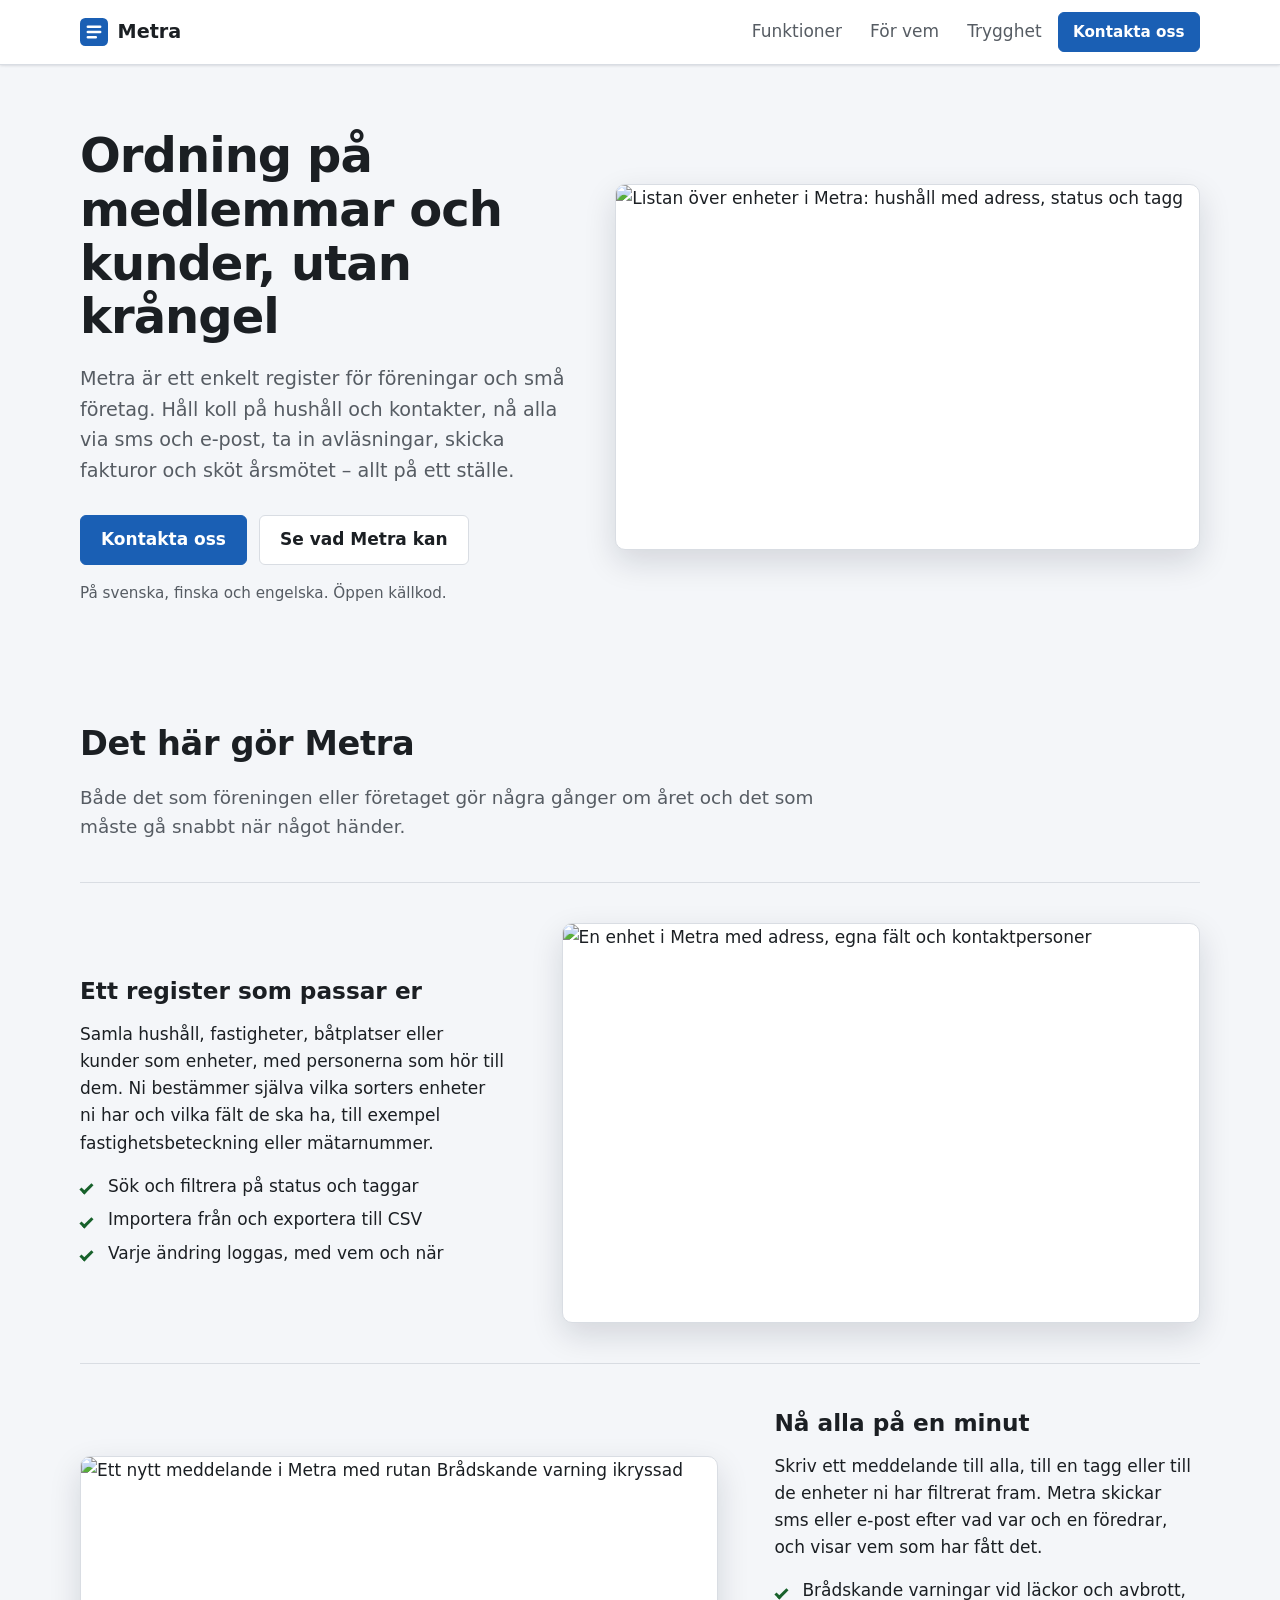
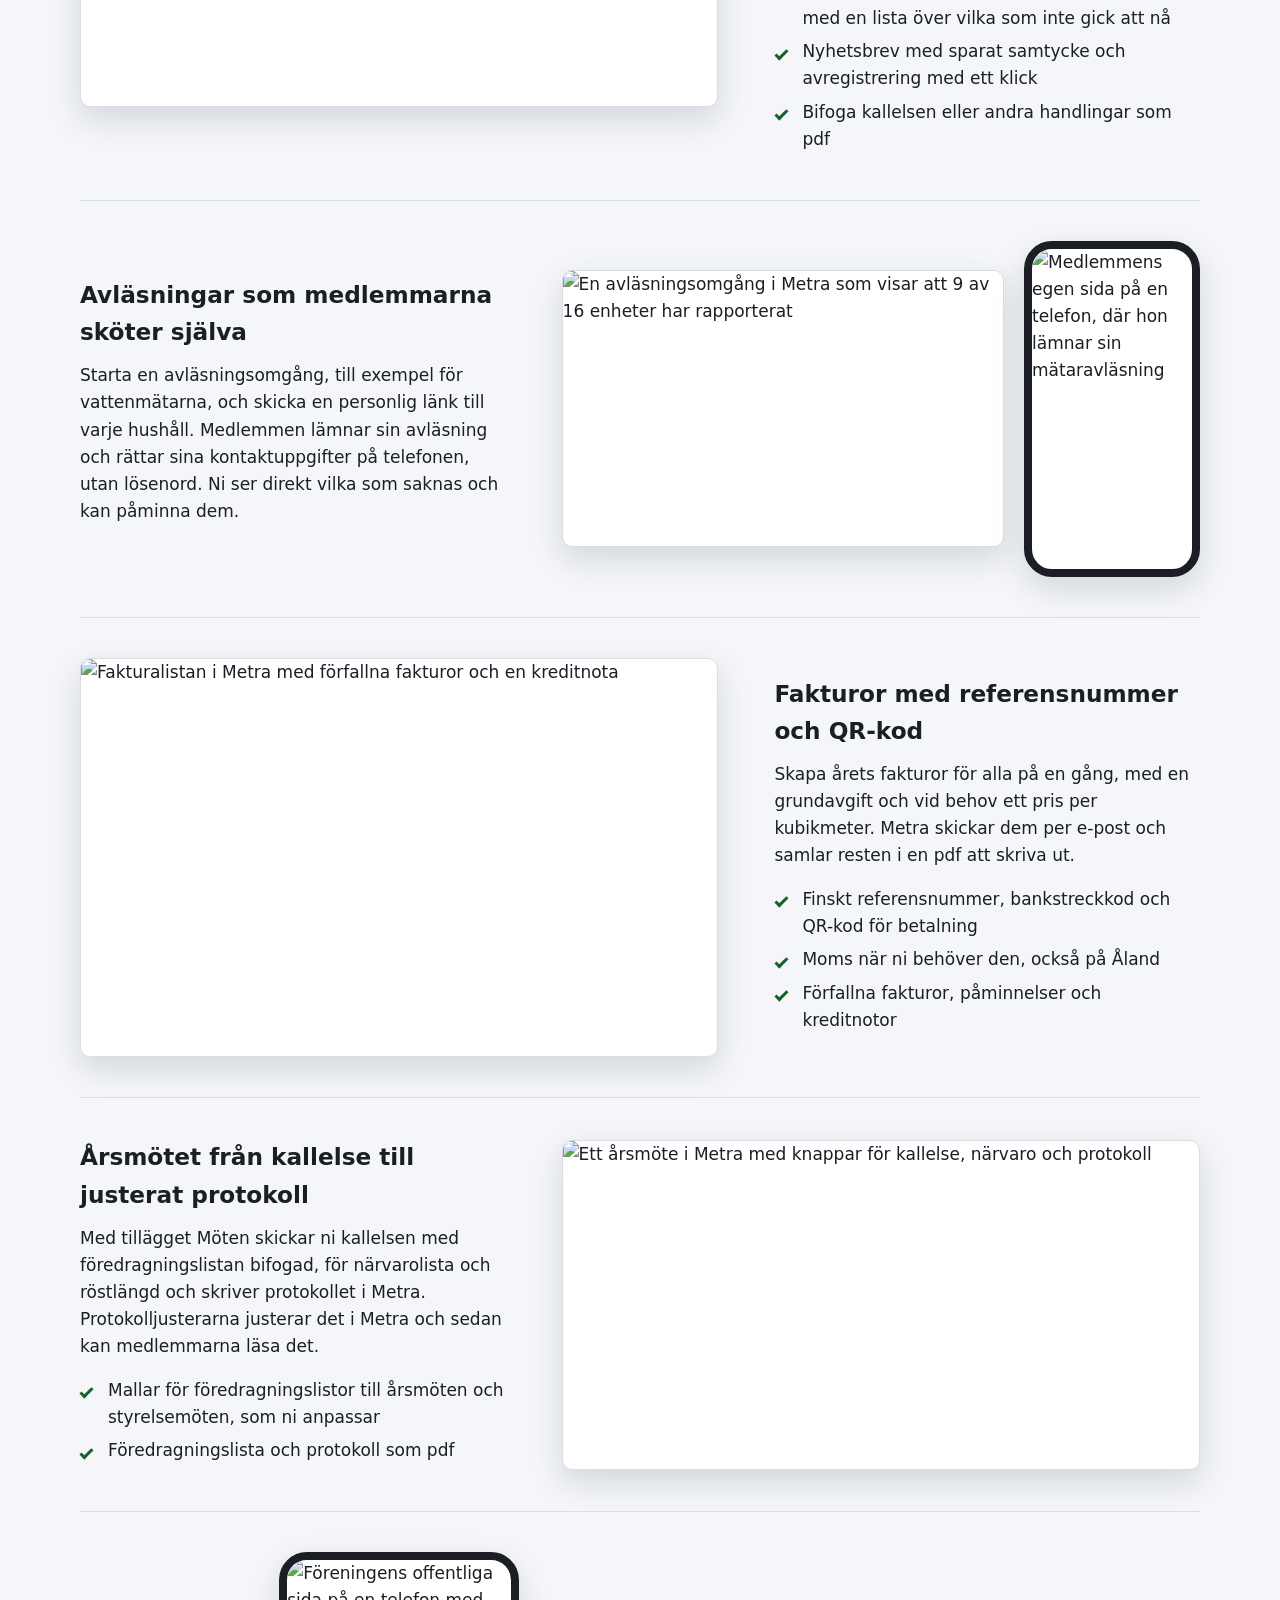
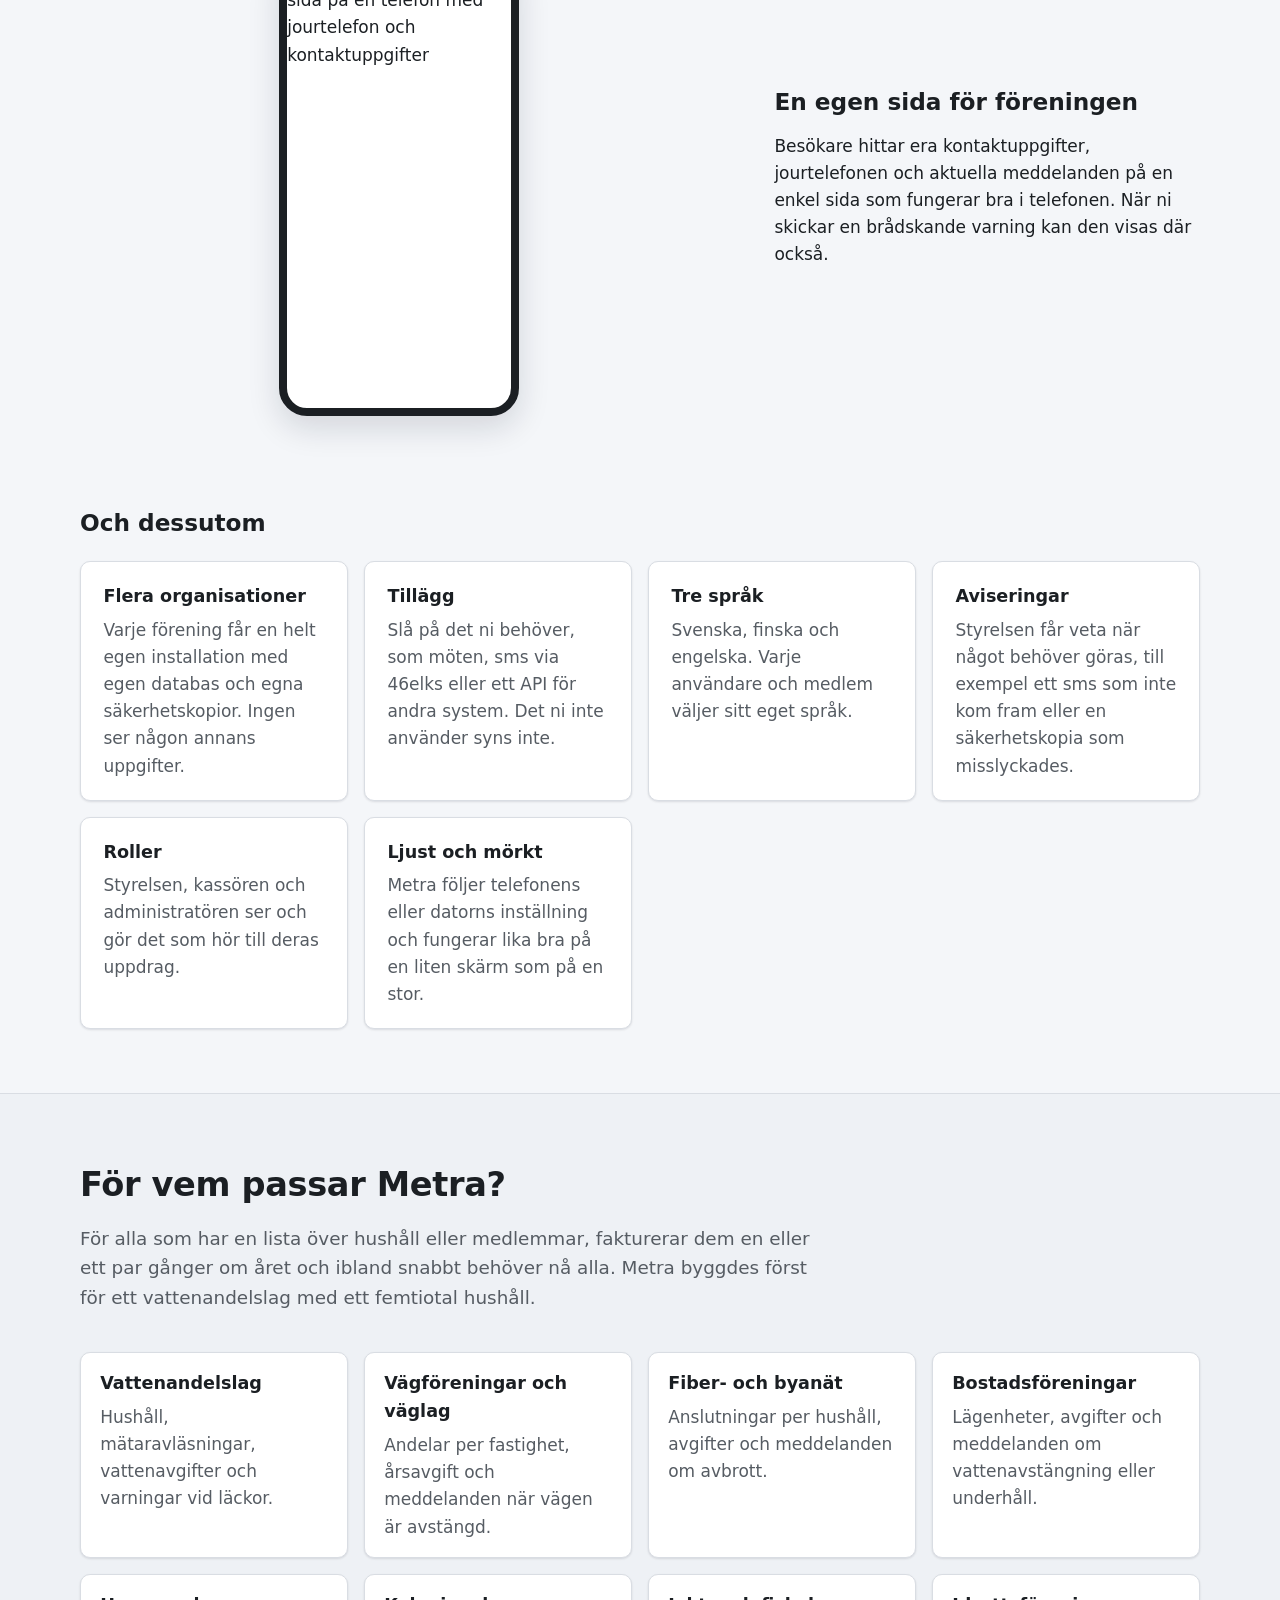
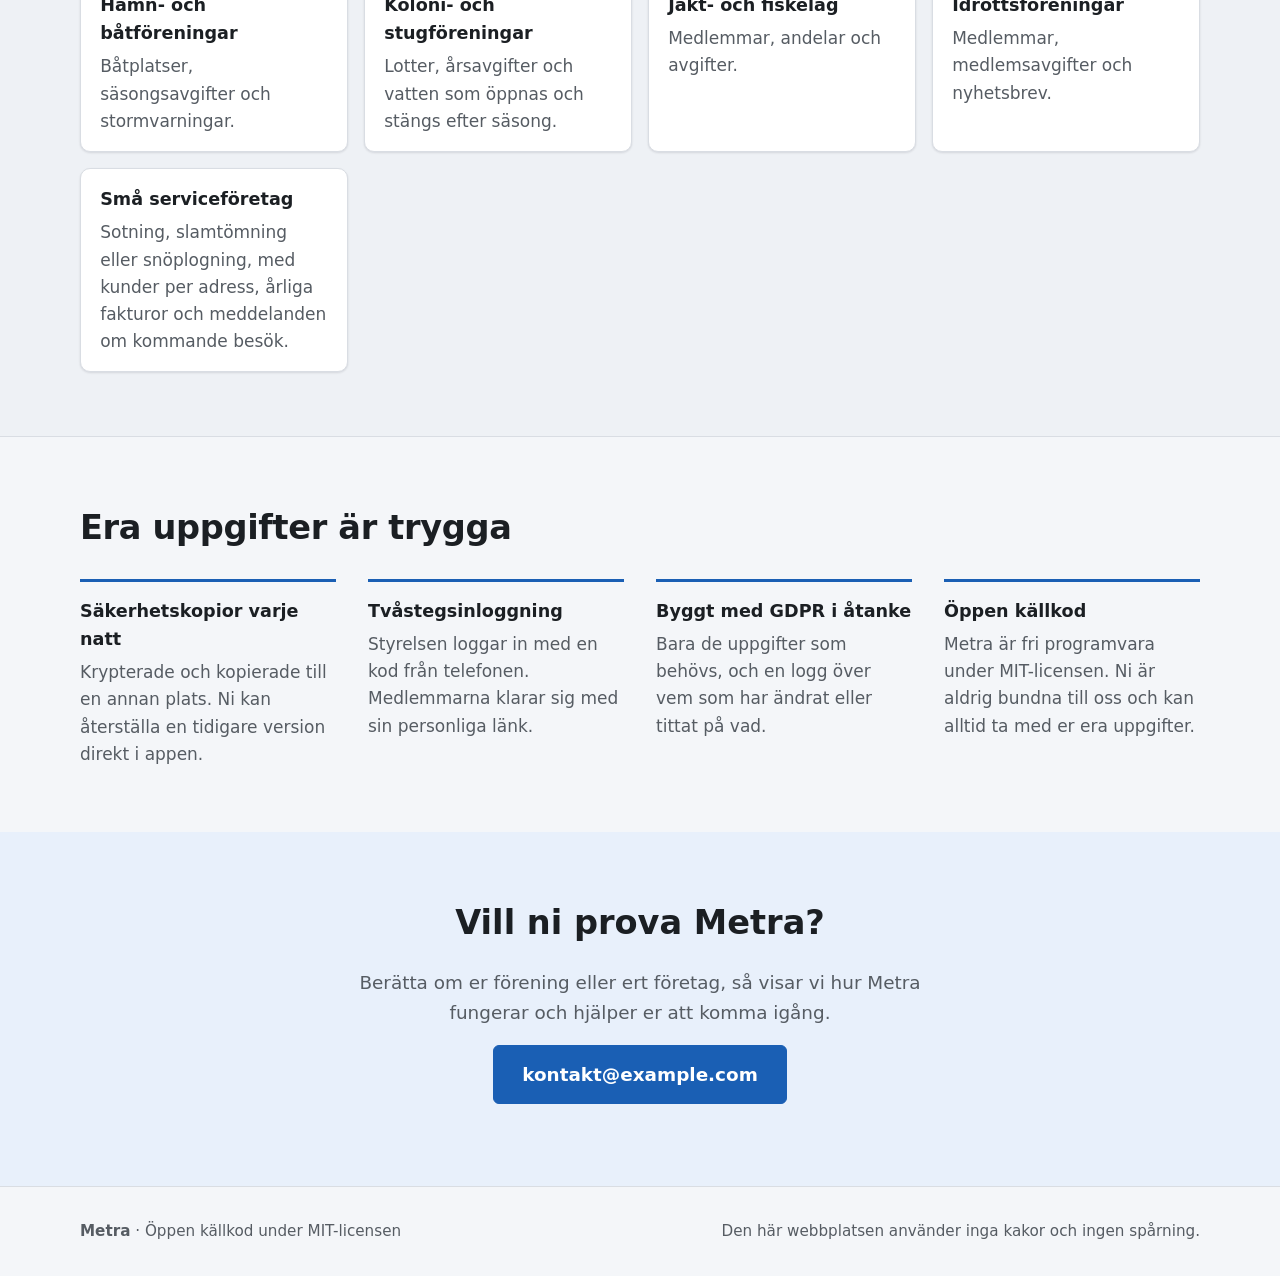
==== index.html @ 896f71a0 "Add the Swedish marketing website for Metra One static page in plain HTML and CSS with the app's col" ====
<!doctype html>
<html lang="sv">
<head>
  <meta charset="utf-8">
  <meta name="viewport" content="width=device-width, initial-scale=1">
  <title>Metra – medlems- och kundregister för föreningar och små företag</title>
  <meta name="description" content="Metra håller ordning på medlemmar, kunder och hushåll, skickar sms och e-post, tar in avläsningar, skickar fakturor och hjälper till med mötena. Byggt för föreningar och små företag i Finland och på Åland.">
  <meta name="color-scheme" content="light dark">
  <meta property="og:title" content="Metra">
  <meta property="og:description" content="Medlems- och kundregister för föreningar och små företag.">
  <meta property="og:type" content="website">
  <meta property="og:locale" content="sv_FI">
  <link rel="icon" href="favicon.svg" type="image/svg+xml">
  <link rel="stylesheet" href="style.css">
</head>
<body>
  <a class="skip-link" href="#main">Hoppa till innehållet</a>
  <header class="site-header">
    <div class="wrap site-header__bar">
      <a class="brand" href="#">
        <img src="favicon.svg" alt="" width="28" height="28">
        Metra
      </a>
      <nav aria-label="Huvudmeny">
        <a href="#funktioner">Funktioner</a>
        <a href="#for-vem">För vem</a>
        <a href="#trygghet">Trygghet</a>
        <a class="button button--small" href="#kontakt">Kontakta oss</a>
      </nav>
    </div>
  </header>

  <main id="main">
    <section class="hero">
      <div class="wrap hero__inner">
        <div class="hero__text">
          <h1>Ordning på medlemmar och kunder, utan krångel</h1>
          <p class="lead">Metra är ett enkelt register för föreningar och små företag. Håll koll på hushåll och kontakter, nå alla via sms och e-post, ta in avläsningar, skicka fakturor och sköt årsmötet – allt på ett ställe.</p>
          <p class="hero__actions">
            <a class="button" href="#kontakt">Kontakta oss</a>
            <a class="button button--secondary" href="#funktioner">Se vad Metra kan</a>
          </p>
          <p class="hero__note">På svenska, finska och engelska. Öppen källkod.</p>
        </div>
        <figure class="shot shot--browser hero__shot">
          <picture>
            <source srcset="img/units-dark.webp" media="(prefers-color-scheme: dark)">
            <img src="img/units-light.webp" width="1280" height="800" alt="Listan över enheter i Metra: hushåll med adress, status och tagg">
          </picture>
        </figure>
      </div>
    </section>

    <section id="funktioner" class="section">
      <div class="wrap">
        <h2 class="section__title">Det här gör Metra</h2>
        <p class="section__lead">Både det som föreningen eller företaget gör några gånger om året och det som måste gå snabbt när något händer.</p>

        <article class="feature">
          <div class="feature__text">
            <h3>Ett register som passar er</h3>
            <p>Samla hushåll, fastigheter, båtplatser eller kunder som enheter, med personerna som hör till dem. Ni bestämmer själva vilka sorters enheter ni har och vilka fält de ska ha, till exempel fastighetsbeteckning eller mätarnummer.</p>
            <ul class="checks">
              <li>Sök och filtrera på status och taggar</li>
              <li>Importera från och exportera till CSV</li>
              <li>Varje ändring loggas, med vem och när</li>
            </ul>
          </div>
          <figure class="shot shot--browser">
            <picture>
              <source srcset="img/unit-dark.webp" media="(prefers-color-scheme: dark)">
              <img src="img/unit-light.webp" width="1280" height="800" loading="lazy" alt="En enhet i Metra med adress, egna fält och kontaktpersoner">
            </picture>
          </figure>
        </article>

        <article class="feature feature--flip">
          <div class="feature__text">
            <h3>Nå alla på en minut</h3>
            <p>Skriv ett meddelande till alla, till en tagg eller till de enheter ni har filtrerat fram. Metra skickar sms eller e-post efter vad var och en föredrar, och visar vem som har fått det.</p>
            <ul class="checks">
              <li>Brådskande varningar vid läckor och avbrott, med en lista över vilka som inte gick att nå</li>
              <li>Nyhetsbrev med sparat samtycke och avregistrering med ett klick</li>
              <li>Bifoga kallelsen eller andra handlingar som pdf</li>
            </ul>
          </div>
          <figure class="shot shot--browser">
            <picture>
              <source srcset="img/urgent-dark.webp" media="(prefers-color-scheme: dark)">
              <img src="img/urgent-light.webp" width="1280" height="500" loading="lazy" alt="Ett nytt meddelande i Metra med rutan Brådskande varning ikryssad">
            </picture>
          </figure>
        </article>

        <article class="feature">
          <div class="feature__text">
            <h3>Avläsningar som medlemmarna sköter själva</h3>
            <p>Starta en avläsningsomgång, till exempel för vattenmätarna, och skicka en personlig länk till varje hushåll. Medlemmen lämnar sin avläsning och rättar sina kontaktuppgifter på telefonen, utan lösenord. Ni ser direkt vilka som saknas och kan påminna dem.</p>
          </div>
          <div class="shot-pair">
            <figure class="shot shot--browser">
              <picture>
                <source srcset="img/round-dark.webp" media="(prefers-color-scheme: dark)">
                <img src="img/round-light.webp" width="1280" height="800" loading="lazy" alt="En avläsningsomgång i Metra som visar att 9 av 16 enheter har rapporterat">
              </picture>
            </figure>
            <figure class="shot shot--phone">
              <picture>
                <source srcset="img/member-dark.webp" media="(prefers-color-scheme: dark)">
                <img src="img/member-light.webp" width="780" height="1560" loading="lazy" alt="Medlemmens egen sida på en telefon, där hon lämnar sin mätaravläsning">
              </picture>
            </figure>
          </div>
        </article>

        <article class="feature feature--flip">
          <div class="feature__text">
            <h3>Fakturor med referensnummer och QR-kod</h3>
            <p>Skapa årets fakturor för alla på en gång, med en grundavgift och vid behov ett pris per kubikmeter. Metra skickar dem per e-post och samlar resten i en pdf att skriva ut.</p>
            <ul class="checks">
              <li>Finskt referensnummer, bankstreckkod och QR-kod för betalning</li>
              <li>Moms när ni behöver den, också på Åland</li>
              <li>Förfallna fakturor, påminnelser och kreditnotor</li>
            </ul>
          </div>
          <figure class="shot shot--browser">
            <picture>
              <source srcset="img/invoices-dark.webp" media="(prefers-color-scheme: dark)">
              <img src="img/invoices-light.webp" width="1280" height="800" loading="lazy" alt="Fakturalistan i Metra med förfallna fakturor och en kreditnota">
            </picture>
          </figure>
        </article>

        <article class="feature">
          <div class="feature__text">
            <h3>Årsmötet från kallelse till justerat protokoll</h3>
            <p>Med tillägget Möten skickar ni kallelsen med föredragningslistan bifogad, för närvarolista och röstlängd och skriver protokollet i Metra. Protokolljusterarna justerar det i Metra och sedan kan medlemmarna läsa det.</p>
            <ul class="checks">
              <li>Mallar för föredragningslistor till årsmöten och styrelsemöten, som ni anpassar</li>
              <li>Föredragningslista och protokoll som pdf</li>
            </ul>
          </div>
          <figure class="shot shot--browser">
            <picture>
              <source srcset="img/meeting-dark.webp" media="(prefers-color-scheme: dark)">
              <img src="img/meeting-light.webp" width="1280" height="660" loading="lazy" alt="Ett årsmöte i Metra med knappar för kallelse, närvaro och protokoll">
            </picture>
          </figure>
        </article>

        <article class="feature feature--flip">
          <div class="feature__text">
            <h3>En egen sida för föreningen</h3>
            <p>Besökare hittar era kontaktuppgifter, jourtelefonen och aktuella meddelanden på en enkel sida som fungerar bra i telefonen. När ni skickar en brådskande varning kan den visas där också.</p>
          </div>
          <figure class="shot shot--phone shot--single-phone">
            <picture>
              <source srcset="img/public-dark.webp" media="(prefers-color-scheme: dark)">
              <img src="img/public-light.webp" width="780" height="1560" loading="lazy" alt="Föreningens offentliga sida på en telefon med jourtelefon och kontaktuppgifter">
            </picture>
          </figure>
        </article>

        <h3 class="grid-title">Och dessutom</h3>
        <ul class="cards">
          <li class="card">
            <h4>Flera organisationer</h4>
            <p>Varje förening får en helt egen installation med egen databas och egna säkerhetskopior. Ingen ser någon annans uppgifter.</p>
          </li>
          <li class="card">
            <h4>Tillägg</h4>
            <p>Slå på det ni behöver, som möten, sms via 46elks eller ett API för andra system. Det ni inte använder syns inte.</p>
          </li>
          <li class="card">
            <h4>Tre språk</h4>
            <p>Svenska, finska och engelska. Varje användare och medlem väljer sitt eget språk.</p>
          </li>
          <li class="card">
            <h4>Aviseringar</h4>
            <p>Styrelsen får veta när något behöver göras, till exempel ett sms som inte kom fram eller en säkerhetskopia som misslyckades.</p>
          </li>
          <li class="card">
            <h4>Roller</h4>
            <p>Styrelsen, kassören och administratören ser och gör det som hör till deras uppdrag.</p>
          </li>
          <li class="card">
            <h4>Ljust och mörkt</h4>
            <p>Metra följer telefonens eller datorns inställning och fungerar lika bra på en liten skärm som på en stor.</p>
          </li>
        </ul>
      </div>
    </section>

    <section id="for-vem" class="section section--muted">
      <div class="wrap">
        <h2 class="section__title">För vem passar Metra?</h2>
        <p class="section__lead">För alla som har en lista över hushåll eller medlemmar, fakturerar dem en eller ett par gånger om året och ibland snabbt behöver nå alla. Metra byggdes först för ett vattenandelslag med ett femtiotal hushåll.</p>
        <ul class="cards cards--compact">
          <li class="card"><h4>Vattenandelslag</h4><p>Hushåll, mätaravläsningar, vattenavgifter och varningar vid läckor.</p></li>
          <li class="card"><h4>Vägföreningar och väglag</h4><p>Andelar per fastighet, årsavgift och meddelanden när vägen är avstängd.</p></li>
          <li class="card"><h4>Fiber- och byanät</h4><p>Anslutningar per hushåll, avgifter och meddelanden om avbrott.</p></li>
          <li class="card"><h4>Bostadsföreningar</h4><p>Lägenheter, avgifter och meddelanden om vattenavstängning eller underhåll.</p></li>
          <li class="card"><h4>Hamn- och båtföreningar</h4><p>Båtplatser, säsongsavgifter och stormvarningar.</p></li>
          <li class="card"><h4>Koloni- och stugföreningar</h4><p>Lotter, årsavgifter och vatten som öppnas och stängs efter säsong.</p></li>
          <li class="card"><h4>Jakt- och fiskelag</h4><p>Medlemmar, andelar och avgifter.</p></li>
          <li class="card"><h4>Idrottsföreningar</h4><p>Medlemmar, medlemsavgifter och nyhetsbrev.</p></li>
          <li class="card"><h4>Små serviceföretag</h4><p>Sotning, slamtömning eller snöplogning, med kunder per adress, årliga fakturor och meddelanden om kommande besök.</p></li>
        </ul>
      </div>
    </section>

    <section id="trygghet" class="section">
      <div class="wrap">
        <h2 class="section__title">Era uppgifter är trygga</h2>
        <div class="trust">
          <div>
            <h4>Säkerhetskopior varje natt</h4>
            <p>Krypterade och kopierade till en annan plats. Ni kan återställa en tidigare version direkt i appen.</p>
          </div>
          <div>
            <h4>Tvåstegsinloggning</h4>
            <p>Styrelsen loggar in med en kod från telefonen. Medlemmarna klarar sig med sin personliga länk.</p>
          </div>
          <div>
            <h4>Byggt med GDPR i åtanke</h4>
            <p>Bara de uppgifter som behövs, och en logg över vem som har ändrat eller tittat på vad.</p>
          </div>
          <div>
            <h4>Öppen källkod</h4>
            <p>Metra är fri programvara under MIT-licensen. Ni är aldrig bundna till oss och kan alltid ta med er era uppgifter.</p>
          </div>
        </div>
      </div>
    </section>

    <section id="kontakt" class="section section--cta">
      <div class="wrap cta">
        <h2>Vill ni prova Metra?</h2>
        <p>Berätta om er förening eller ert företag, så visar vi hur Metra fungerar och hjälper er att komma igång.</p>
        <!-- TODO: byt till den riktiga adressen när företaget och domänen finns. -->
        <p><a class="button button--large" href="mailto:kontakt@example.com">kontakt@example.com</a></p>
      </div>
    </section>
  </main>

  <footer class="site-footer">
    <div class="wrap site-footer__inner">
      <p><strong>Metra</strong> · Öppen källkod under MIT-licensen</p>
      <p>Den här webbplatsen använder inga kakor och ingen spårning.</p>
    </div>
  </footer>
</body>
</html>
---- style.css ----
/* Metra's website: one hand-written stylesheet, with the app's colours. */
:root {
  --bg: #f4f6f9;
  --surface: #fff;
  --surface-muted: #eef1f5;
  --text: #1b1f23;
  --muted: #565c63;
  --border: #d9dde3;
  --primary: #1a5fb4;
  --primary-hover: #154c91;
  --primary-soft: #e8f0fb;
  --primary-text: #fff;
  --success: #17612b;
  --focus: #b35900;
  --radius: 10px;
  --shadow: 0 1px 2px rgb(16 24 40 / 6%), 0 1px 3px rgb(16 24 40 / 6%);
  --shadow-raised: 0 12px 32px rgb(16 24 40 / 14%);
  color-scheme: light;
}

@media (prefers-color-scheme: dark) {
  :root {
    --bg: #0f1419;
    --surface: #171c23;
    --surface-muted: #141920;
    --text: #e6e9ee;
    --muted: #a3acb8;
    --border: #2d3540;
    --primary: #7cb0ff;
    --primary-hover: #9cc3ff;
    --primary-soft: rgb(124 176 255 / 15%);
    --primary-text: #0b1220;
    --success: #74d68d;
    --focus: #ffb35c;
    --shadow: 0 1px 2px rgb(0 0 0 / 30%), 0 1px 3px rgb(0 0 0 / 30%);
    --shadow-raised: 0 12px 32px rgb(0 0 0 / 50%);
    color-scheme: dark;
  }
}

*, *::before, *::after { box-sizing: border-box; }

html { scroll-behavior: smooth; scroll-padding-top: 4.5rem; }
@media (prefers-reduced-motion: reduce) { html { scroll-behavior: auto; } }

body {
  margin: 0;
  background: var(--bg);
  color: var(--text);
  font-family: system-ui, -apple-system, "Segoe UI", Roboto, "Helvetica Neue", Arial, sans-serif;
  font-size: 1.0625rem;
  line-height: 1.6;
  -webkit-font-smoothing: antialiased;
}

img { max-width: 100%; height: auto; display: block; }
a { color: var(--primary); }
a:hover { color: var(--primary-hover); }
:focus-visible { outline: 3px solid var(--focus); outline-offset: 2px; }

.wrap { max-width: 72rem; margin: 0 auto; padding: 0 1rem; }

.skip-link {
  position: absolute; left: 1rem; top: -3rem;
  background: var(--surface); padding: 0.5rem 1rem; border-radius: 6px; z-index: 10;
}
.skip-link:focus { top: 0.5rem; }

/* Header */
.site-header {
  position: sticky; top: 0; z-index: 5;
  background: var(--surface);
  border-bottom: 1px solid var(--border);
  box-shadow: var(--shadow);
}
.site-header__bar {
  display: flex; align-items: center; justify-content: space-between;
  gap: 1rem; min-height: 4rem;
}
.brand {
  display: inline-flex; align-items: center; gap: 0.6rem;
  font-weight: 700; font-size: 1.2rem; color: var(--text); text-decoration: none;
}
.brand:hover { color: var(--text); }
.site-header nav { display: flex; align-items: center; gap: 0.25rem; }
.site-header nav a:not(.button) {
  color: var(--muted); text-decoration: none; font-weight: 500;
  padding: 0.4rem 0.75rem; border-radius: 999px;
}
.site-header nav a:not(.button):hover { background: var(--primary-soft); color: var(--primary); }
@media (max-width: 40rem) {
  .site-header nav a:not(.button) { display: none; }
}

/* Buttons */
.button {
  display: inline-block;
  background: var(--primary); color: var(--primary-text);
  border: 1px solid var(--primary); border-radius: 6px;
  padding: 0.65rem 1.25rem; font-weight: 600; text-decoration: none;
}
.button:hover { background: var(--primary-hover); border-color: var(--primary-hover); color: var(--primary-text); }
.button--secondary { background: var(--surface); color: var(--text); border-color: var(--border); }
.button--secondary:hover { background: var(--primary-soft); color: var(--primary); border-color: var(--border); }
.button--small { padding: 0.4rem 0.9rem; font-size: 0.95rem; }
.button--large { padding: 0.85rem 1.75rem; font-size: 1.15rem; }

/* Hero */
.hero { padding: 4rem 0 3rem; }
.hero__inner { display: grid; gap: 3rem; align-items: center; grid-template-columns: 1fr; }
@media (min-width: 60rem) {
  .hero__inner { grid-template-columns: 5fr 6fr; }
}
h1 {
  font-size: clamp(2rem, 4.5vw, 3rem); line-height: 1.12;
  letter-spacing: -0.02em; margin: 0 0 1.25rem;
}
.lead { font-size: 1.2rem; color: var(--muted); margin: 0 0 1.75rem; }
.hero__actions { display: flex; flex-wrap: wrap; gap: 0.75rem; margin: 0 0 1rem; }
.hero__note { color: var(--muted); font-size: 0.95rem; margin: 0; }

/* Screenshots */
.shot { margin: 0; }
.shot img { border-radius: var(--radius); }
.shot--browser {
  border: 1px solid var(--border); border-radius: var(--radius);
  background: var(--surface); box-shadow: var(--shadow-raised); overflow: hidden;
}
.shot--browser img { border-radius: 0; }
.shot--phone {
  max-width: 15rem; border: 8px solid #1b1f23; border-radius: 28px;
  overflow: hidden; box-shadow: var(--shadow-raised); background: var(--surface);
}
.shot--phone img { border-radius: 0; }
.shot--single-phone { justify-self: center; }

/* Sections */
.section { padding: 4rem 0; }
.section--muted { background: var(--surface-muted); border-top: 1px solid var(--border); border-bottom: 1px solid var(--border); }
.section__title { font-size: clamp(1.6rem, 3vw, 2.1rem); letter-spacing: -0.01em; margin: 0 0 0.75rem; }
.section__lead { font-size: 1.15rem; color: var(--muted); max-width: 46rem; margin: 0 0 2.5rem; }

/* Feature rows */
.feature {
  display: grid; gap: 2rem; align-items: center;
  padding: 2.5rem 0; border-top: 1px solid var(--border);
}
.feature h3 { font-size: 1.45rem; margin: 0 0 0.75rem; }
.feature p { margin: 0 0 1rem; }
@media (min-width: 56rem) {
  .feature { grid-template-columns: 2fr 3fr; gap: 3.5rem; }
  .feature--flip { grid-template-columns: 3fr 2fr; }
  .feature--flip .feature__text { order: 2; }
}
.checks { list-style: none; padding: 0; margin: 0; }
.checks li { position: relative; padding-left: 1.75rem; margin: 0.4rem 0; }
.checks li::before {
  content: ""; position: absolute; left: 0.2rem; top: 0.5em;
  width: 0.45rem; height: 0.8rem;
  border: solid var(--success); border-width: 0 3px 3px 0; transform: rotate(45deg);
}

.shot-pair { display: grid; grid-template-columns: 1fr auto; gap: 1.25rem; align-items: center; }
.shot-pair .shot--phone { max-width: 11rem; }
@media (max-width: 34rem) {
  .shot-pair { grid-template-columns: 1fr; }
  .shot-pair .shot--phone { justify-self: center; max-width: 14rem; }
}

/* Cards */
.grid-title { font-size: 1.45rem; margin: 3rem 0 1.25rem; }
.cards {
  list-style: none; padding: 0; margin: 0;
  display: grid; gap: 1rem; grid-template-columns: repeat(auto-fill, minmax(16rem, 1fr));
}
.card {
  background: var(--surface); border: 1px solid var(--border);
  border-radius: var(--radius); box-shadow: var(--shadow); padding: 1.25rem 1.4rem;
}
.card h4 { margin: 0 0 0.4rem; font-size: 1.1rem; }
.card p { margin: 0; color: var(--muted); }
.cards--compact .card { padding: 1rem 1.2rem; }

/* Trust */
.trust { display: grid; gap: 2rem; grid-template-columns: repeat(auto-fit, minmax(14rem, 1fr)); margin-top: 1.5rem; }
.trust h4 { font-size: 1.1rem; margin: 0 0 0.4rem; padding-top: 0.9rem; border-top: 3px solid var(--primary); }
.trust p { margin: 0; color: var(--muted); }

/* Call to action */
.section--cta { background: var(--primary-soft); text-align: center; }
.cta { max-width: 40rem; }
.cta h2 { font-size: clamp(1.6rem, 3vw, 2.1rem); margin: 0 0 0.75rem; }
.cta p { font-size: 1.15rem; color: var(--muted); }

/* Footer */
.site-footer { border-top: 1px solid var(--border); padding: 2rem 0; color: var(--muted); font-size: 0.95rem; }
.site-footer__inner { display: flex; flex-wrap: wrap; justify-content: space-between; gap: 0.5rem 2rem; }
.site-footer p { margin: 0; }
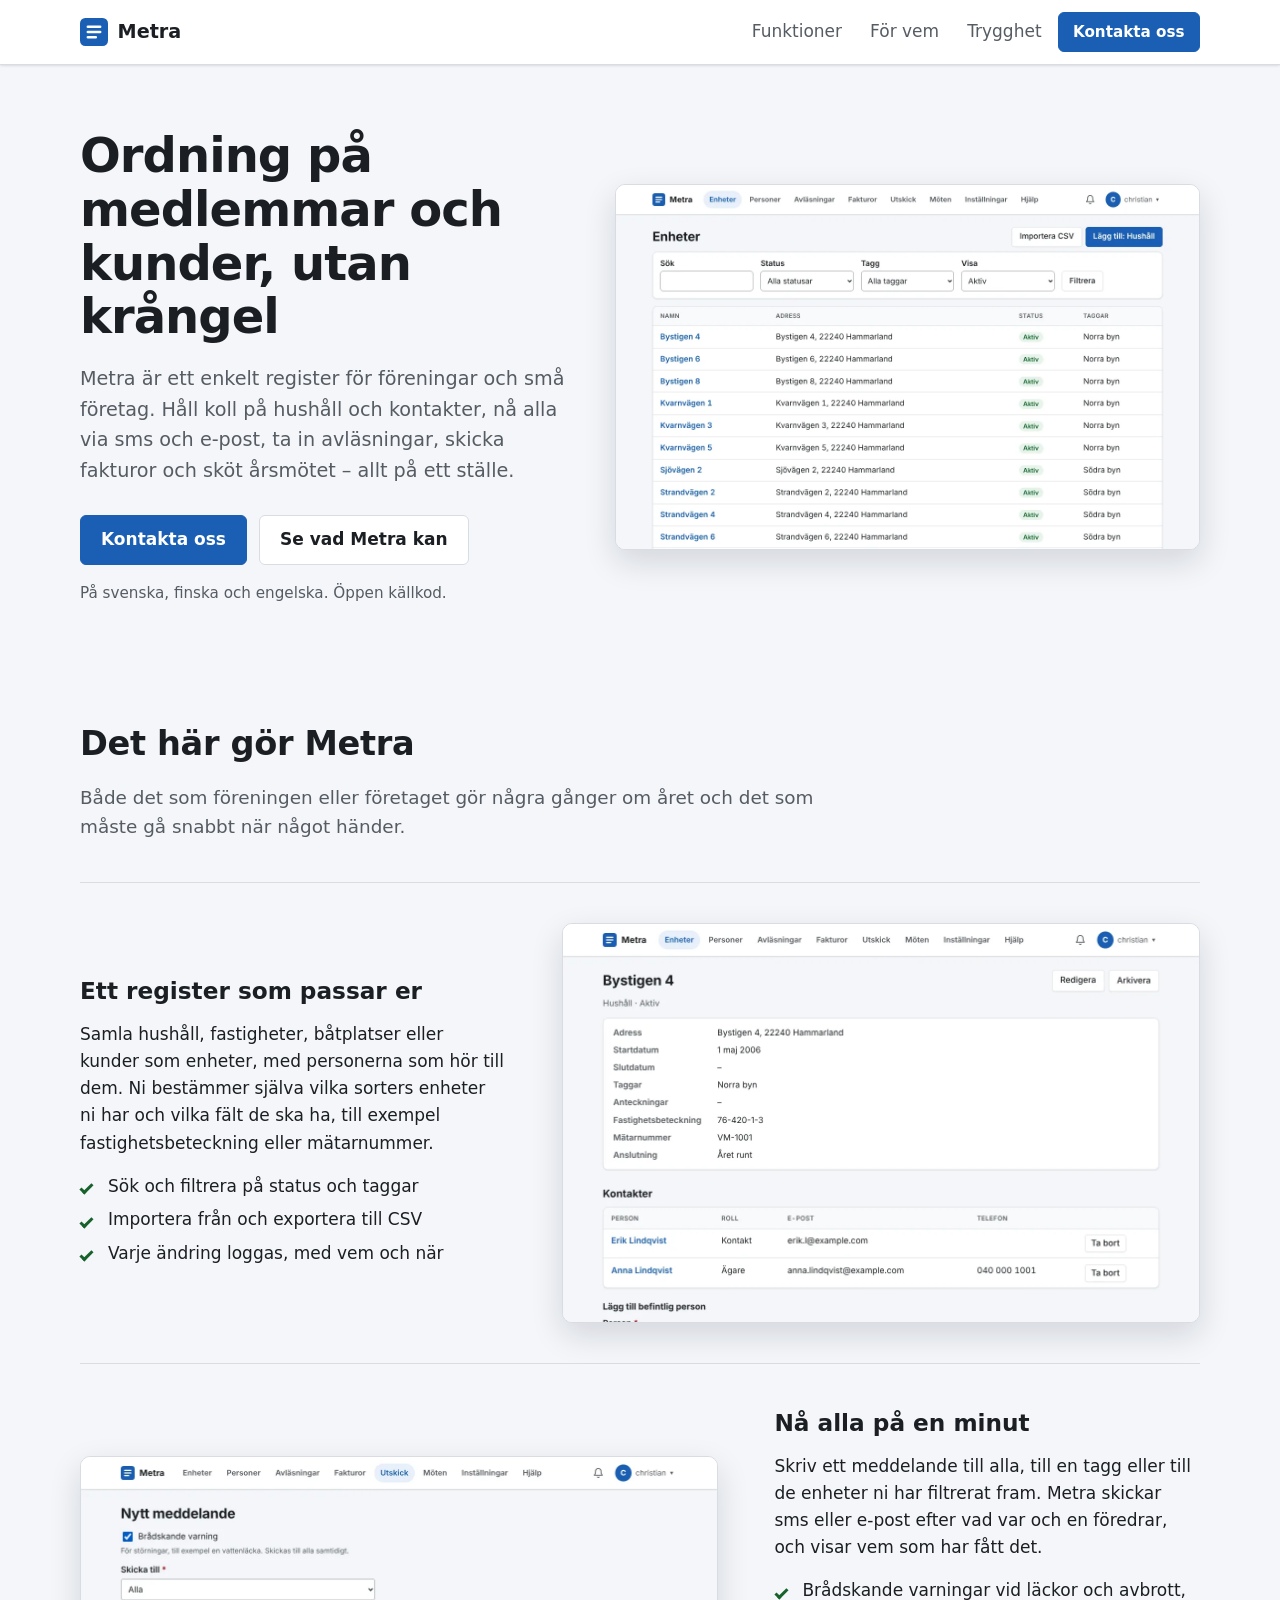
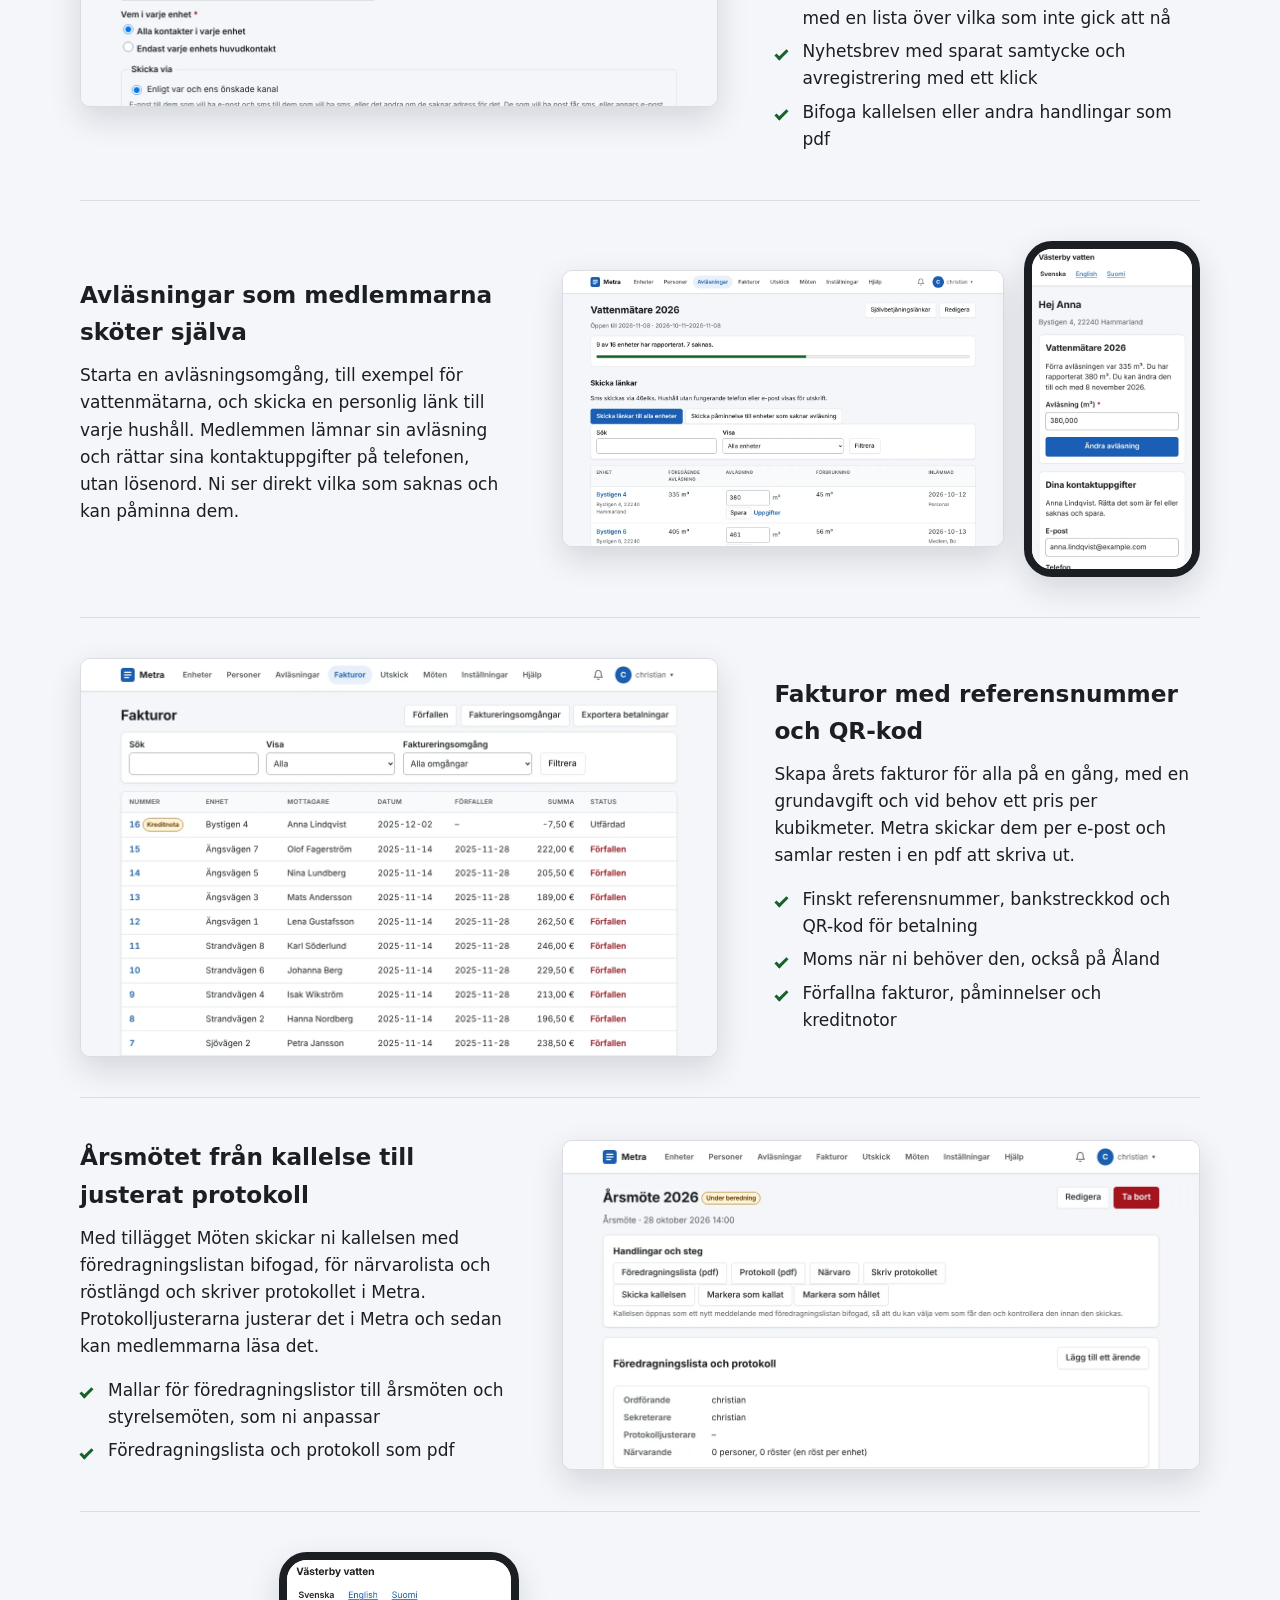
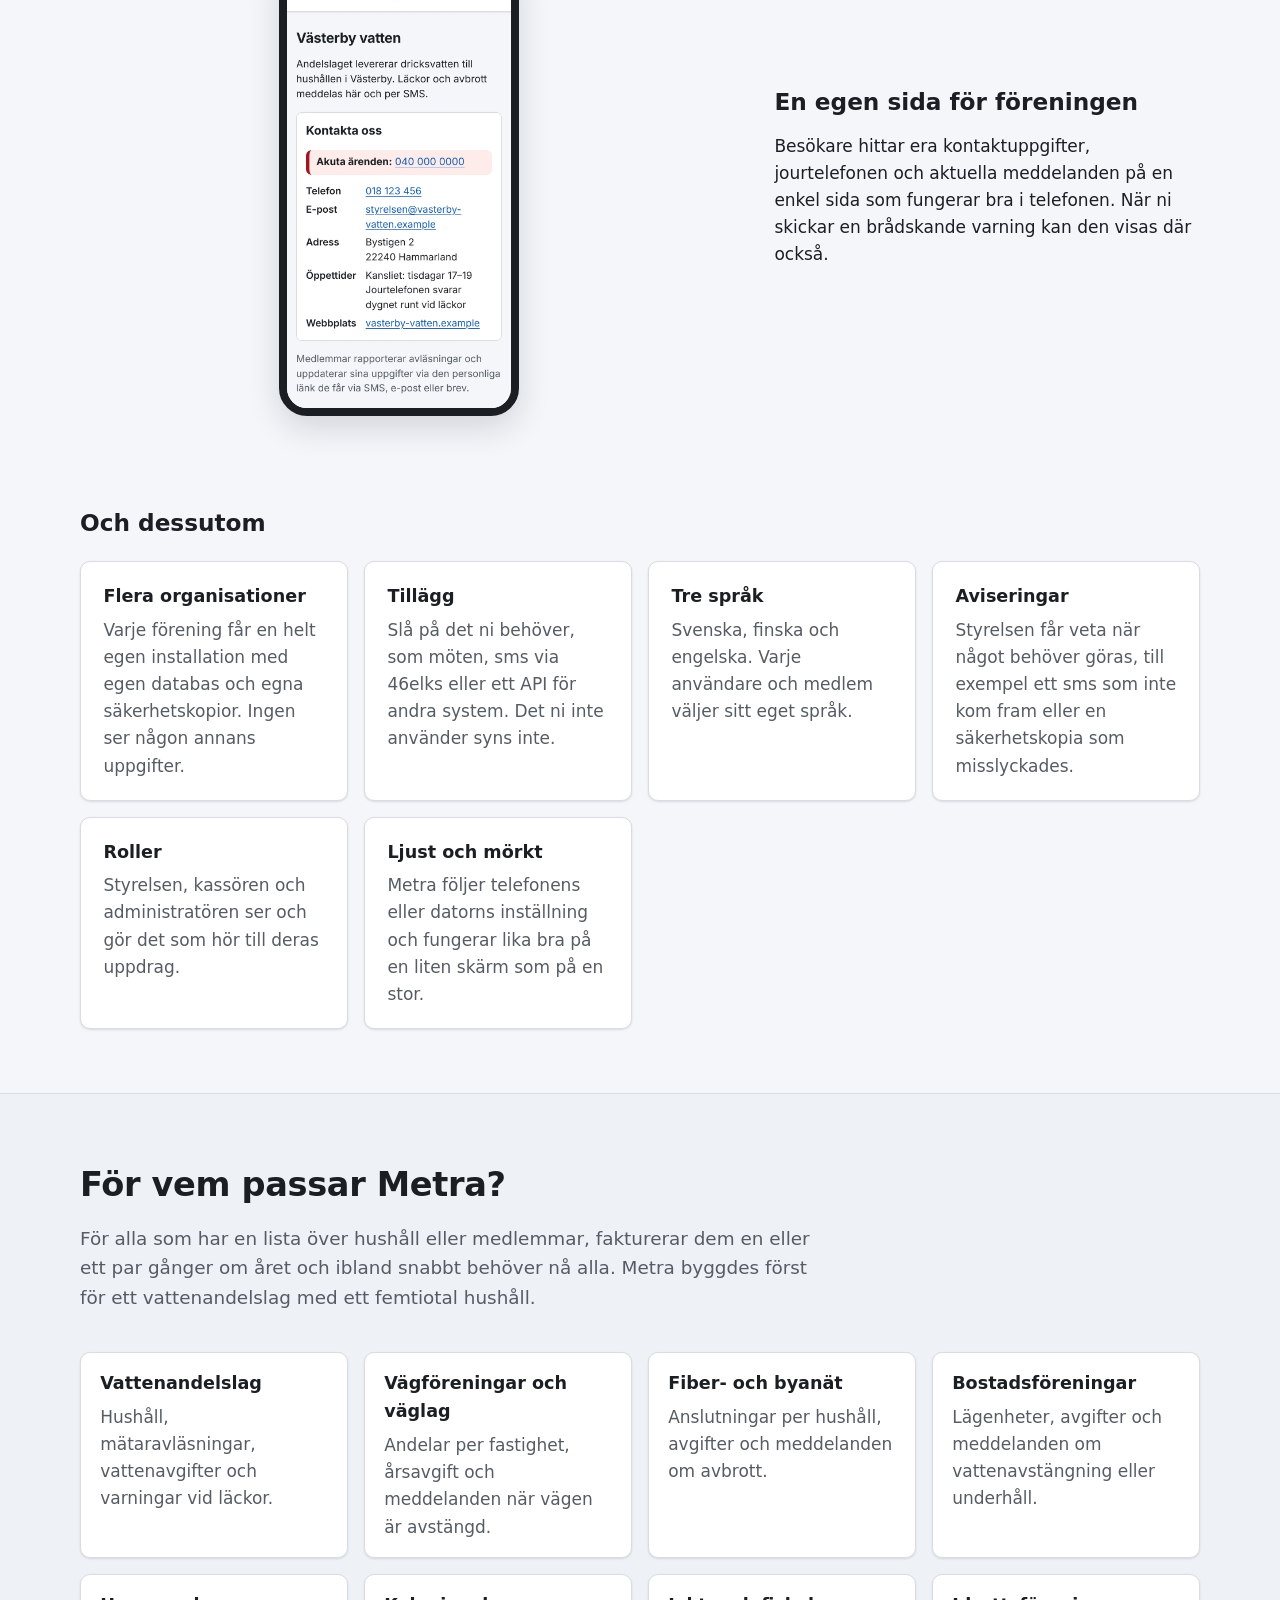
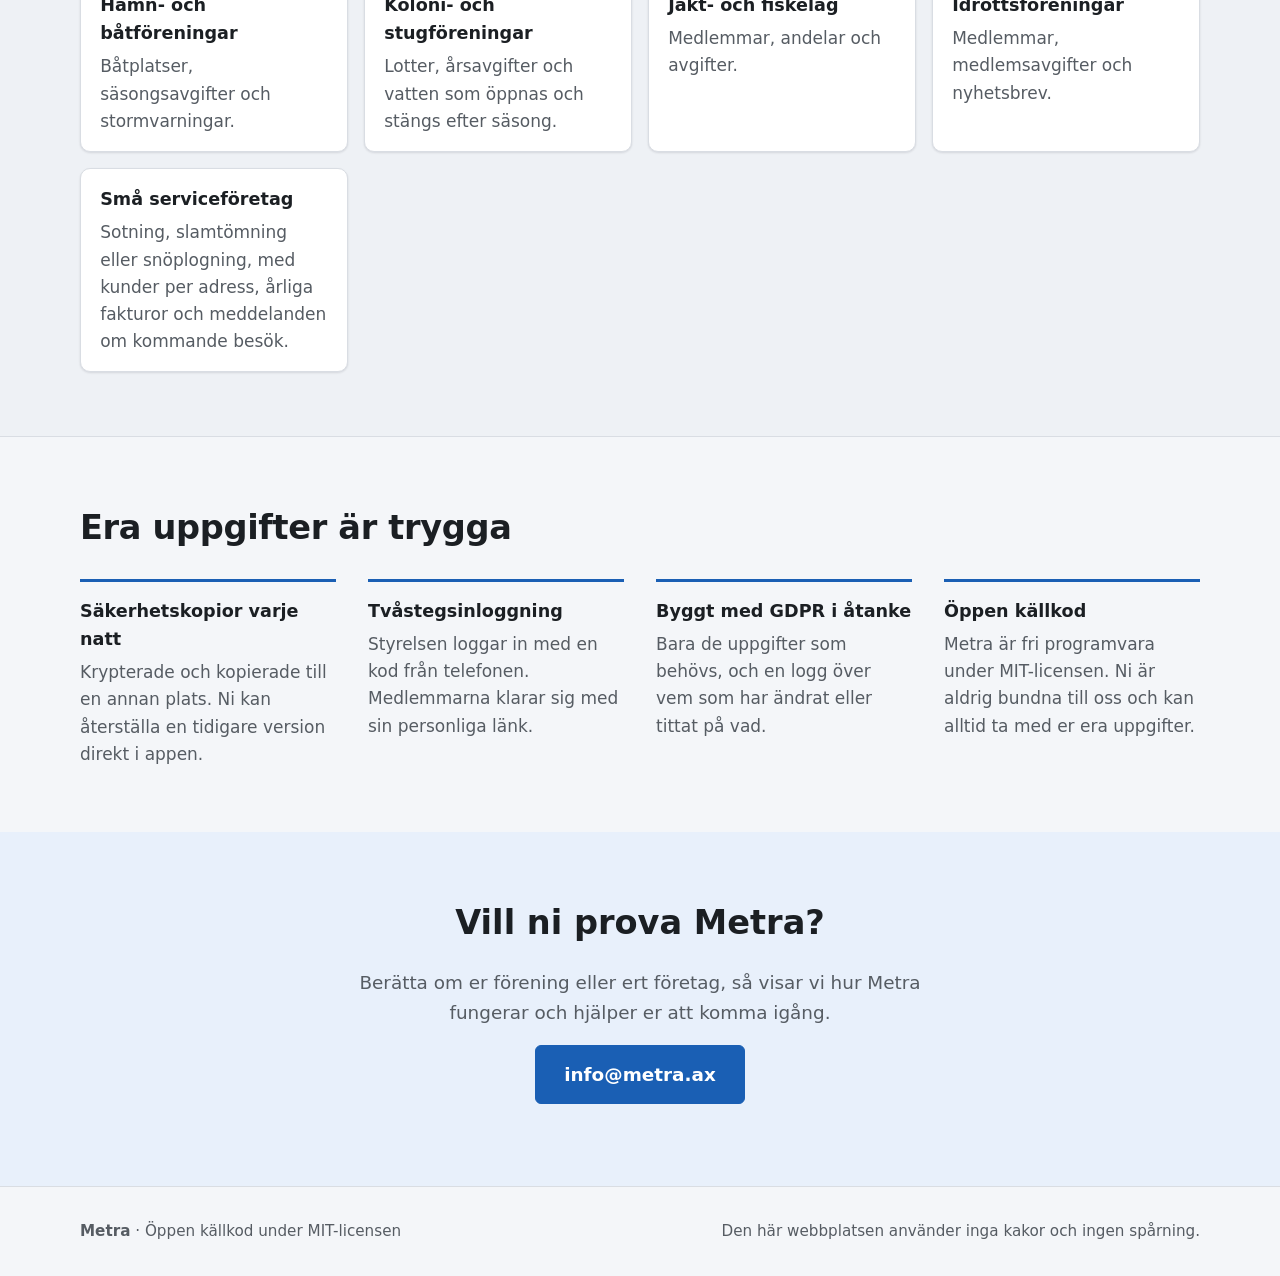
==== commit f912fea3: "Use the metra.ax domain and info@metra.ax as the contact address Co-Authored-By: Claude Opus 5.5 (1M" ====
--- a/index.html
+++ b/index.html
@@ -9,6 +9,8 @@
   <meta property="og:title" content="Metra">
   <meta property="og:description" content="Medlems- och kundregister för föreningar och små företag.">
   <meta property="og:type" content="website">
+  <meta property="og:url" content="https://metra.ax/">
+  <link rel="canonical" href="https://metra.ax/">
   <meta property="og:locale" content="sv_FI">
   <link rel="icon" href="favicon.svg" type="image/svg+xml">
   <link rel="stylesheet" href="style.css">
@@ -237,8 +239,7 @@
       <div class="wrap cta">
         <h2>Vill ni prova Metra?</h2>
         <p>Berätta om er förening eller ert företag, så visar vi hur Metra fungerar och hjälper er att komma igång.</p>
-        <!-- TODO: byt till den riktiga adressen när företaget och domänen finns. -->
-        <p><a class="button button--large" href="mailto:kontakt@example.com">kontakt@example.com</a></p>
+        <p><a class="button button--large" href="mailto:info@metra.ax">info@metra.ax</a></p>
       </div>
     </section>
   </main>
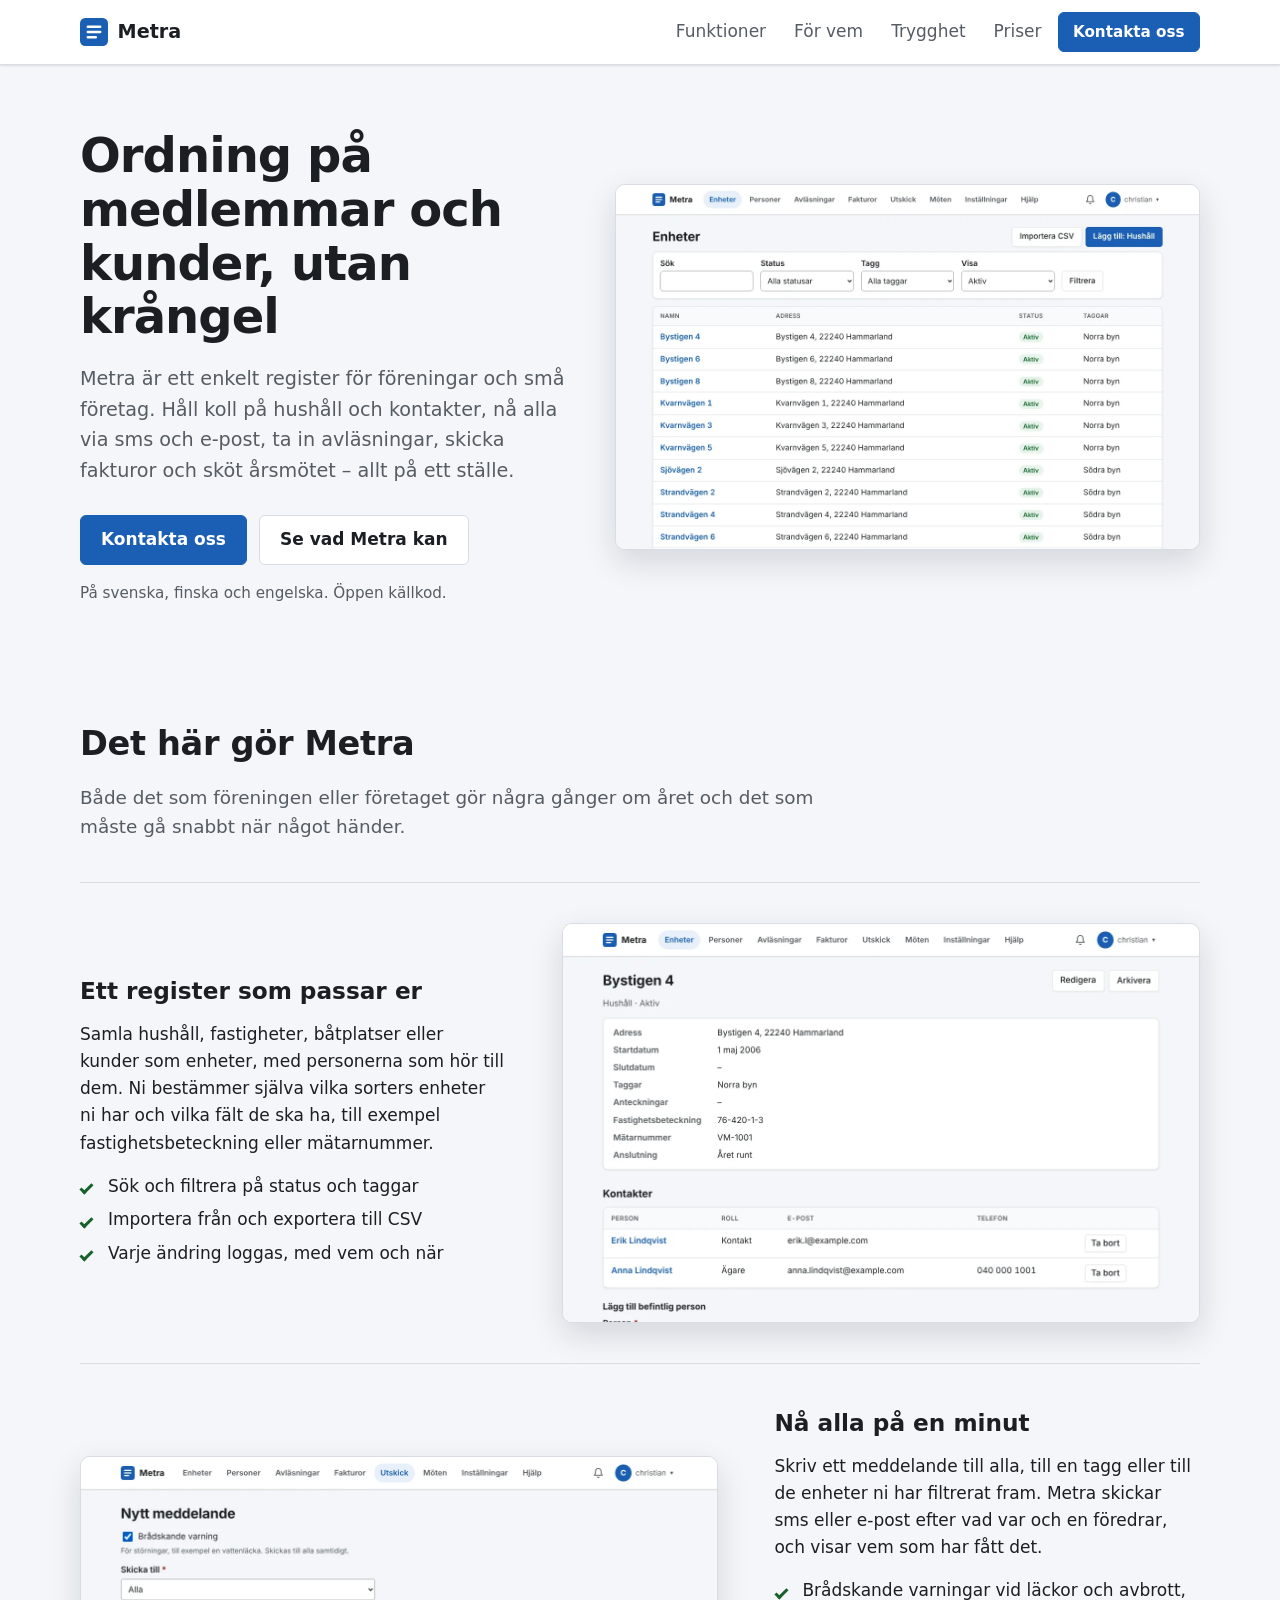
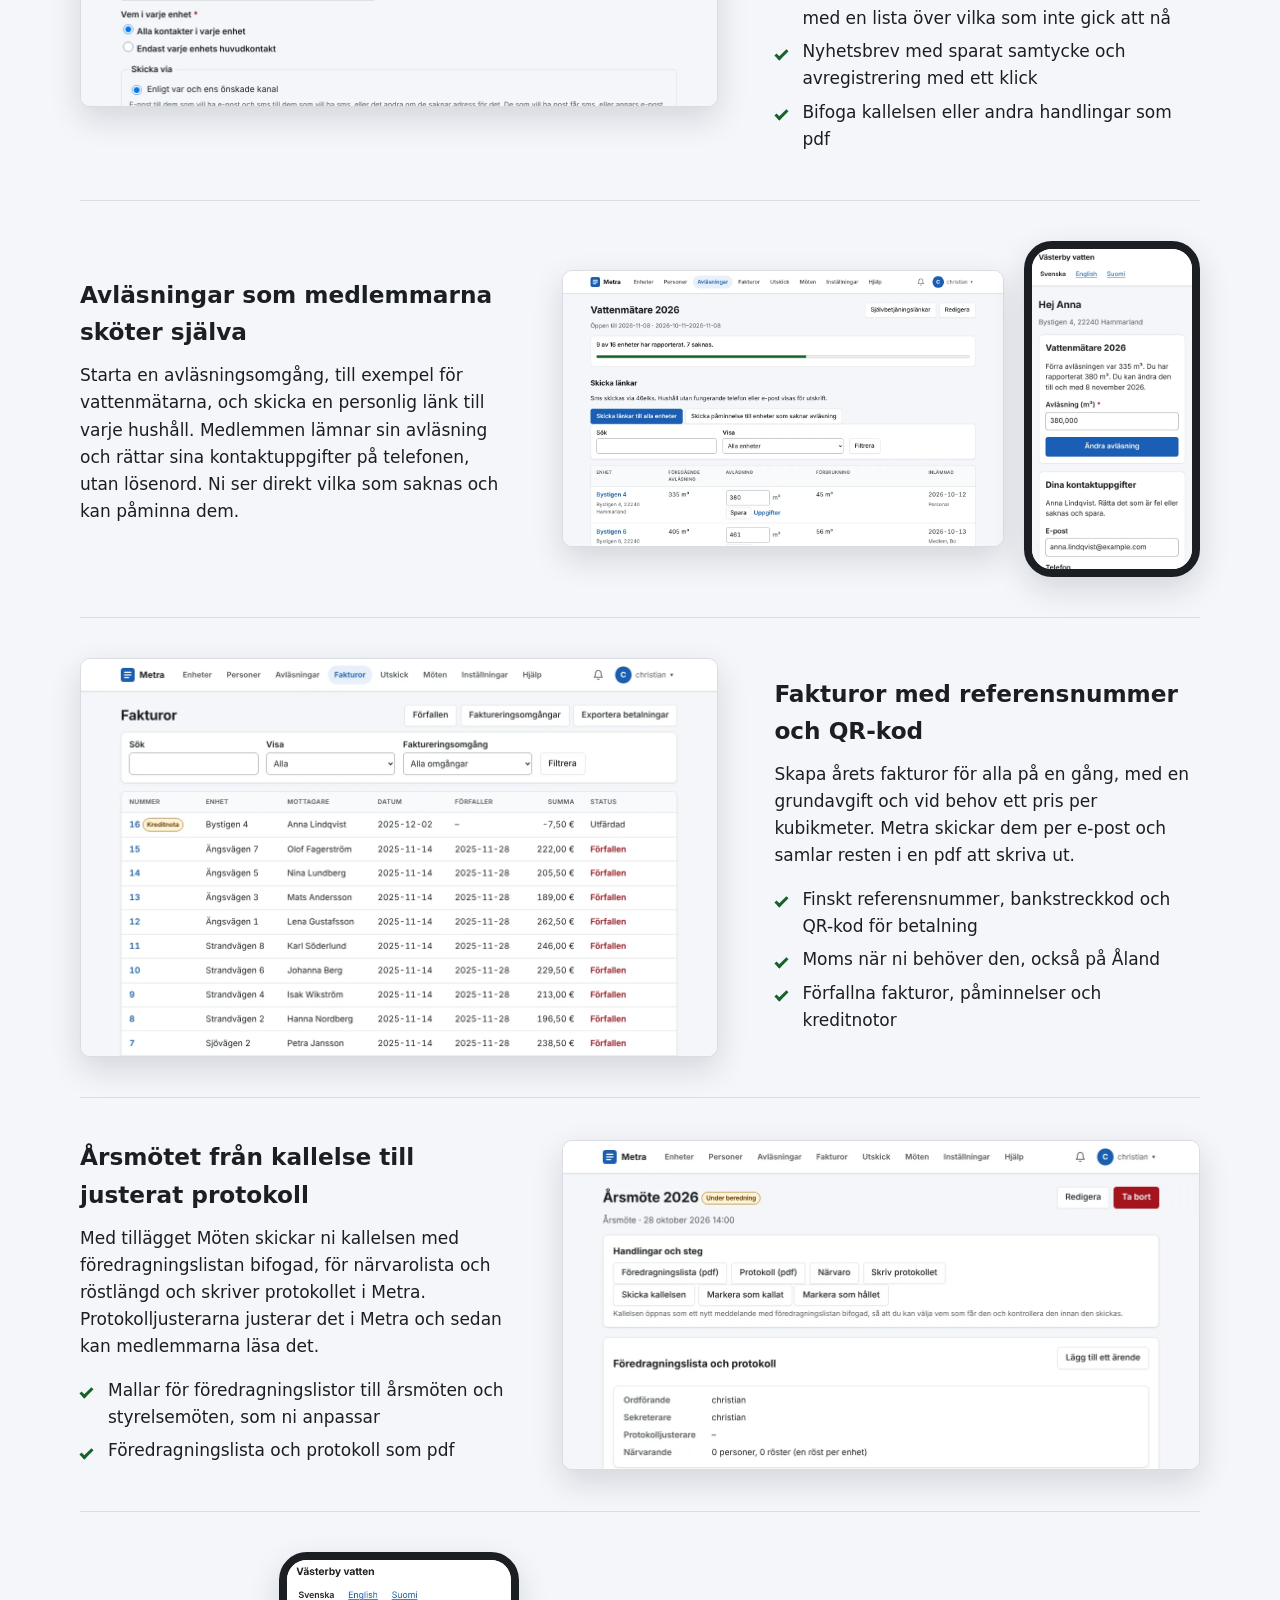
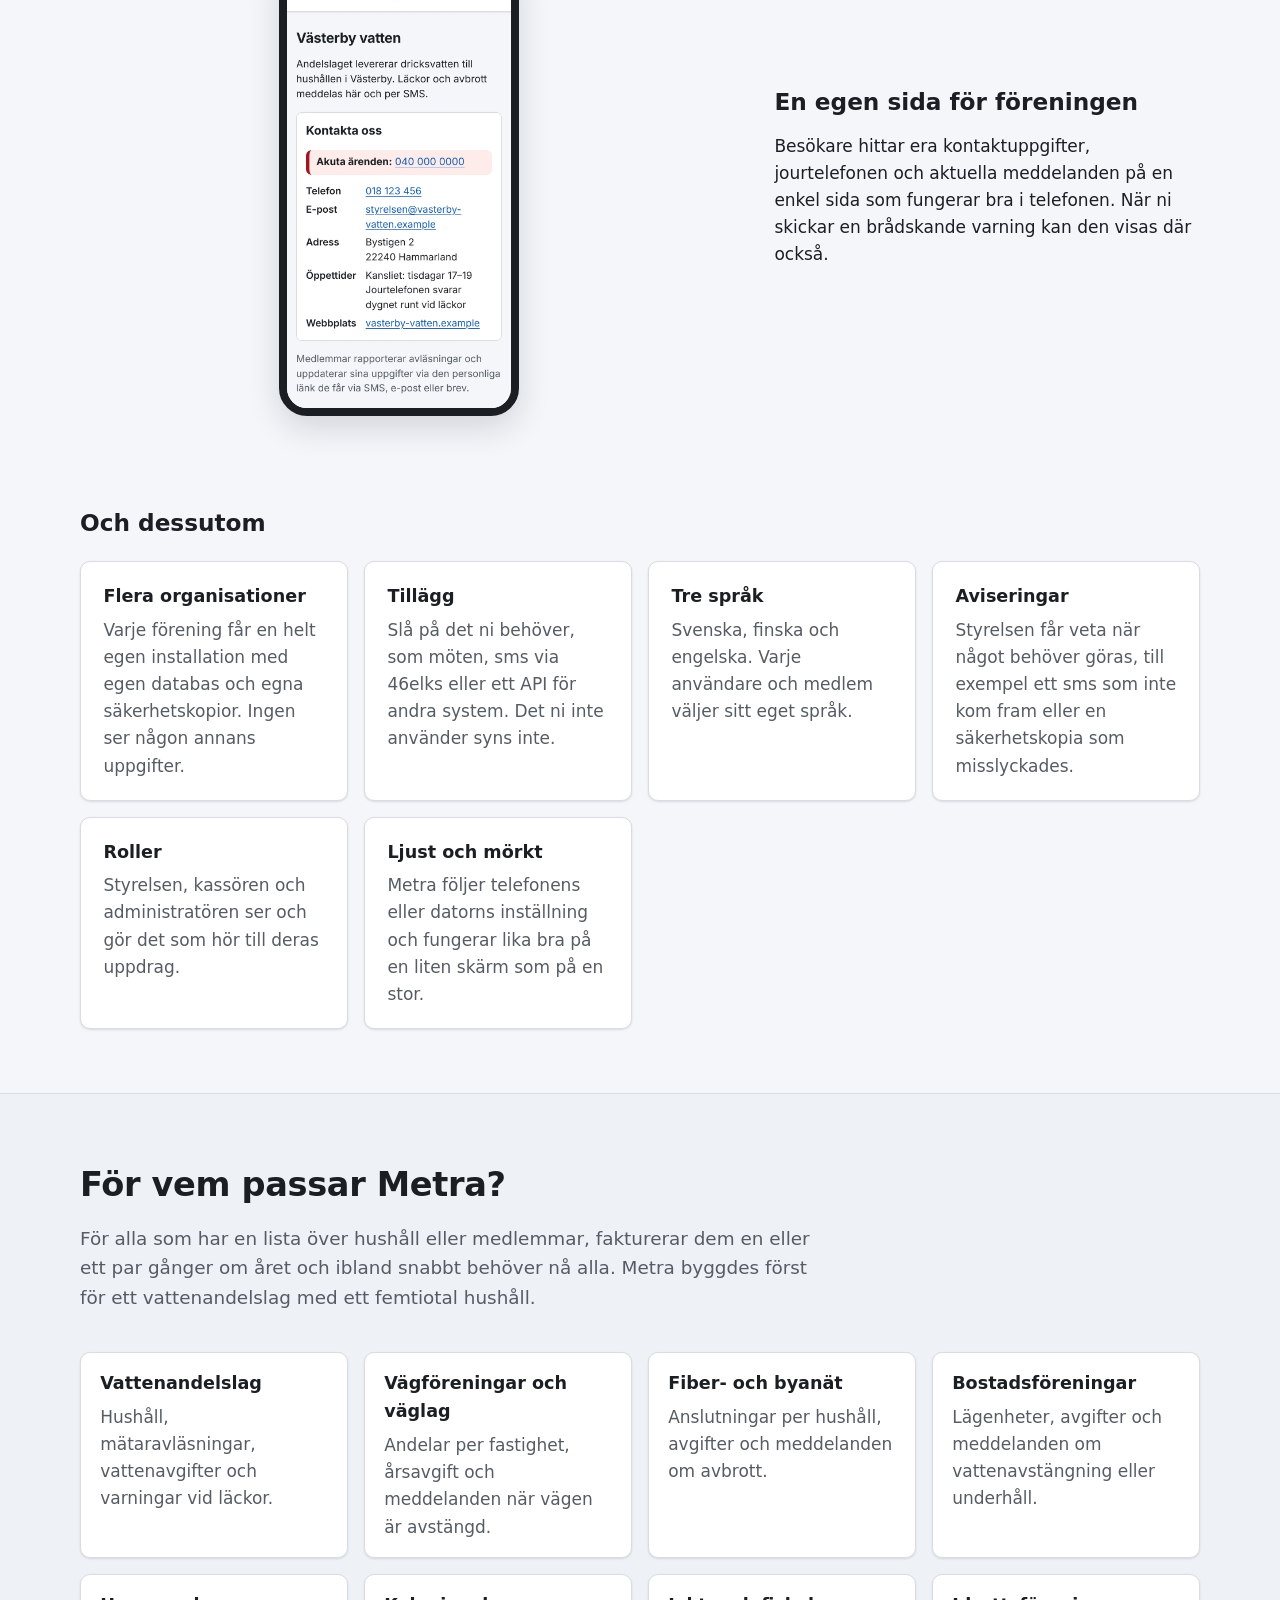
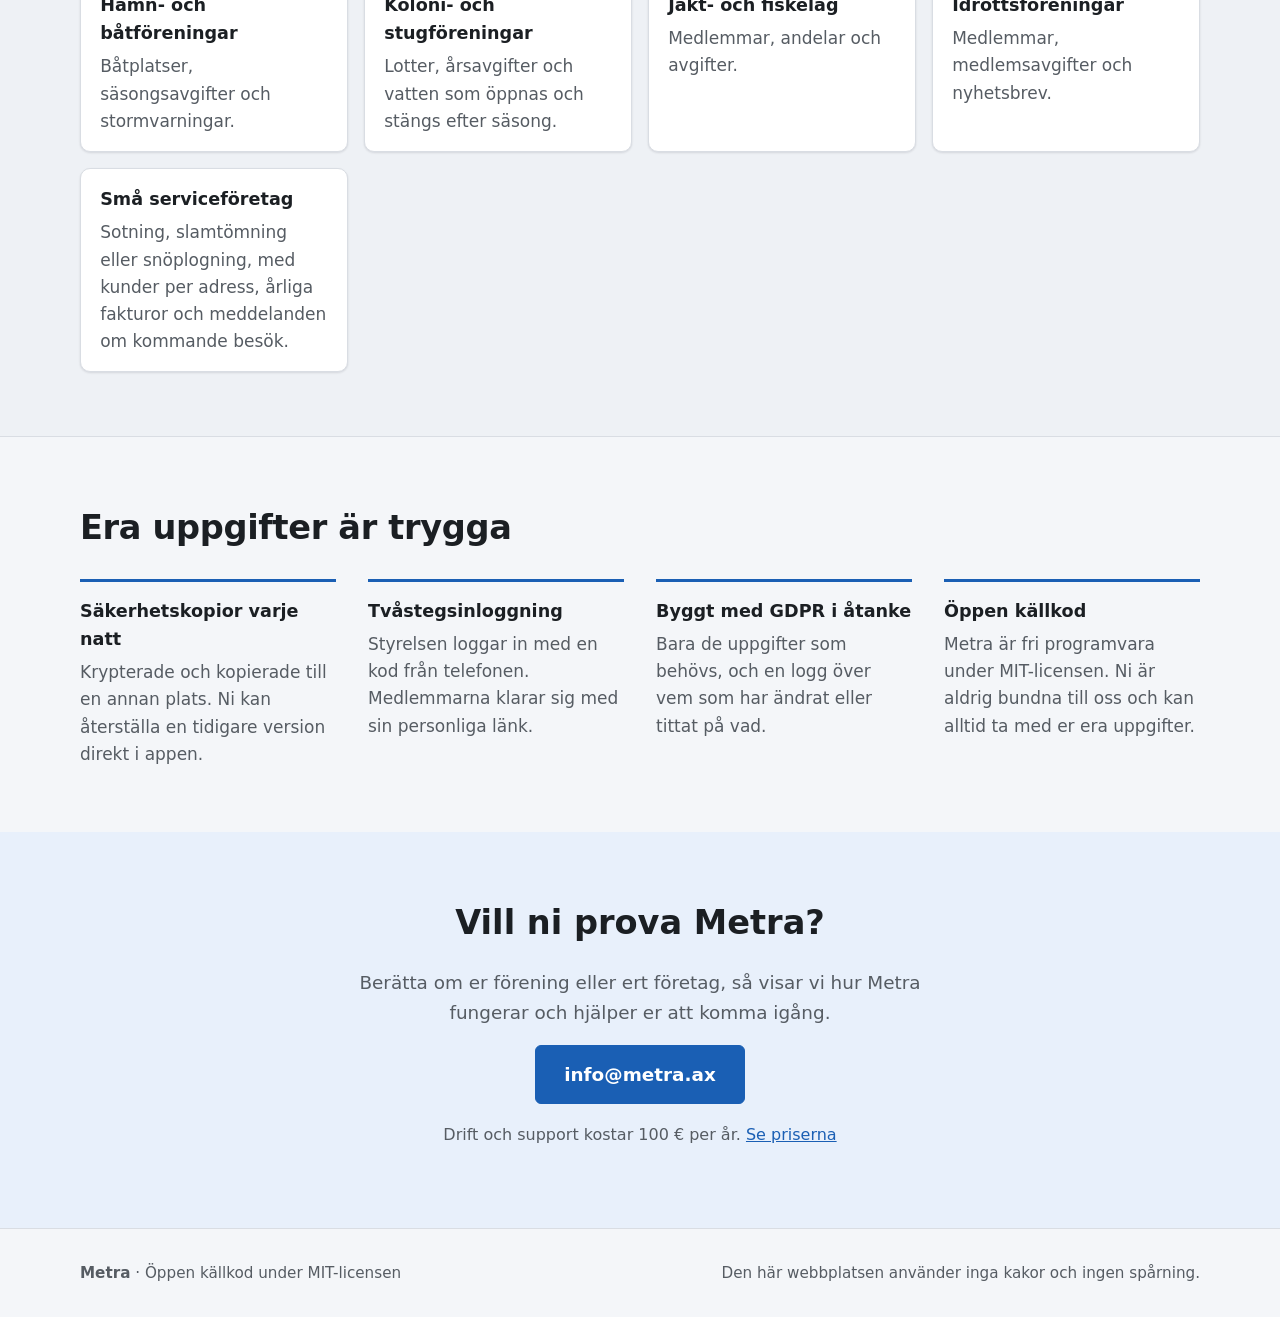
==== commit fdcd9f50: "Add a pricing page Metra is free software, so the page prices hosting and support: 100 € a year flat" ====
--- a/index.html
+++ b/index.html
@@ -19,7 +19,7 @@
   <a class="skip-link" href="#main">Hoppa till innehållet</a>
   <header class="site-header">
     <div class="wrap site-header__bar">
-      <a class="brand" href="#">
+      <a class="brand" href="./">
         <img src="favicon.svg" alt="" width="28" height="28">
         Metra
       </a>
@@ -27,6 +27,7 @@
         <a href="#funktioner">Funktioner</a>
         <a href="#for-vem">För vem</a>
         <a href="#trygghet">Trygghet</a>
+        <a href="priser.html">Priser</a>
         <a class="button button--small" href="#kontakt">Kontakta oss</a>
       </nav>
     </div>
@@ -240,6 +241,7 @@
         <h2>Vill ni prova Metra?</h2>
         <p>Berätta om er förening eller ert företag, så visar vi hur Metra fungerar och hjälper er att komma igång.</p>
         <p><a class="button button--large" href="mailto:info@metra.ax">info@metra.ax</a></p>
+        <p class="cta__more">Drift och support kostar 100 € per år. <a href="priser.html">Se priserna</a></p>
       </div>
     </section>
   </main>
--- a/style.css
+++ b/style.css
@@ -196,3 +196,38 @@
 .site-footer { border-top: 1px solid var(--border); padding: 2rem 0; color: var(--muted); font-size: 0.95rem; }
 .site-footer__inner { display: flex; flex-wrap: wrap; justify-content: space-between; gap: 0.5rem 2rem; }
 .site-footer p { margin: 0; }
+
+/* Pricing page */
+.site-header nav a[aria-current="page"] { background: var(--primary-soft); color: var(--primary); }
+.hero--center { text-align: center; padding-bottom: 1rem; }
+.hero--center .lead { max-width: 42rem; margin: 0 auto; }
+.section--tight { padding-top: 1.5rem; }
+.cta .cta__more { font-size: 1rem; }
+
+.pricing { display: grid; gap: 2.5rem; align-items: start; }
+@media (min-width: 56rem) { .pricing { grid-template-columns: 1fr 1fr; } }
+.price-card {
+  background: var(--surface); border: 2px solid var(--primary);
+  border-radius: var(--radius); box-shadow: var(--shadow-raised); padding: 2rem;
+}
+.price-card h2, .addons h2 { font-size: 1.45rem; margin: 0 0 0.5rem; }
+.price { margin: 0 0 0.5rem; }
+.price__amount { font-size: 3rem; font-weight: 700; letter-spacing: -0.02em; }
+.price__unit { color: var(--muted); font-size: 1.15rem; }
+.price-card__lead, .addons__lead { color: var(--muted); margin: 0 0 1.25rem; }
+.price-card .checks { margin-bottom: 1.75rem; }
+
+.addon-list { list-style: none; padding: 0; margin: 0; display: grid; gap: 1rem; }
+.addon-list li {
+  display: flex; justify-content: space-between; gap: 1rem; align-items: flex-start;
+  background: var(--surface); border: 1px solid var(--border);
+  border-radius: var(--radius); box-shadow: var(--shadow); padding: 1.1rem 1.3rem;
+}
+.addon-list h3 { font-size: 1.1rem; margin: 0 0 0.3rem; }
+.addon-list p { margin: 0; color: var(--muted); }
+.addon-list .addon-list__price { color: var(--text); font-weight: 600; white-space: nowrap; }
+
+.faq details { max-width: 46rem; }
+.faq details { border-bottom: 1px solid var(--border); padding: 1rem 0; }
+.faq summary { cursor: pointer; font-weight: 600; font-size: 1.1rem; }
+.faq details p { margin: 0.75rem 0 0; color: var(--muted); }
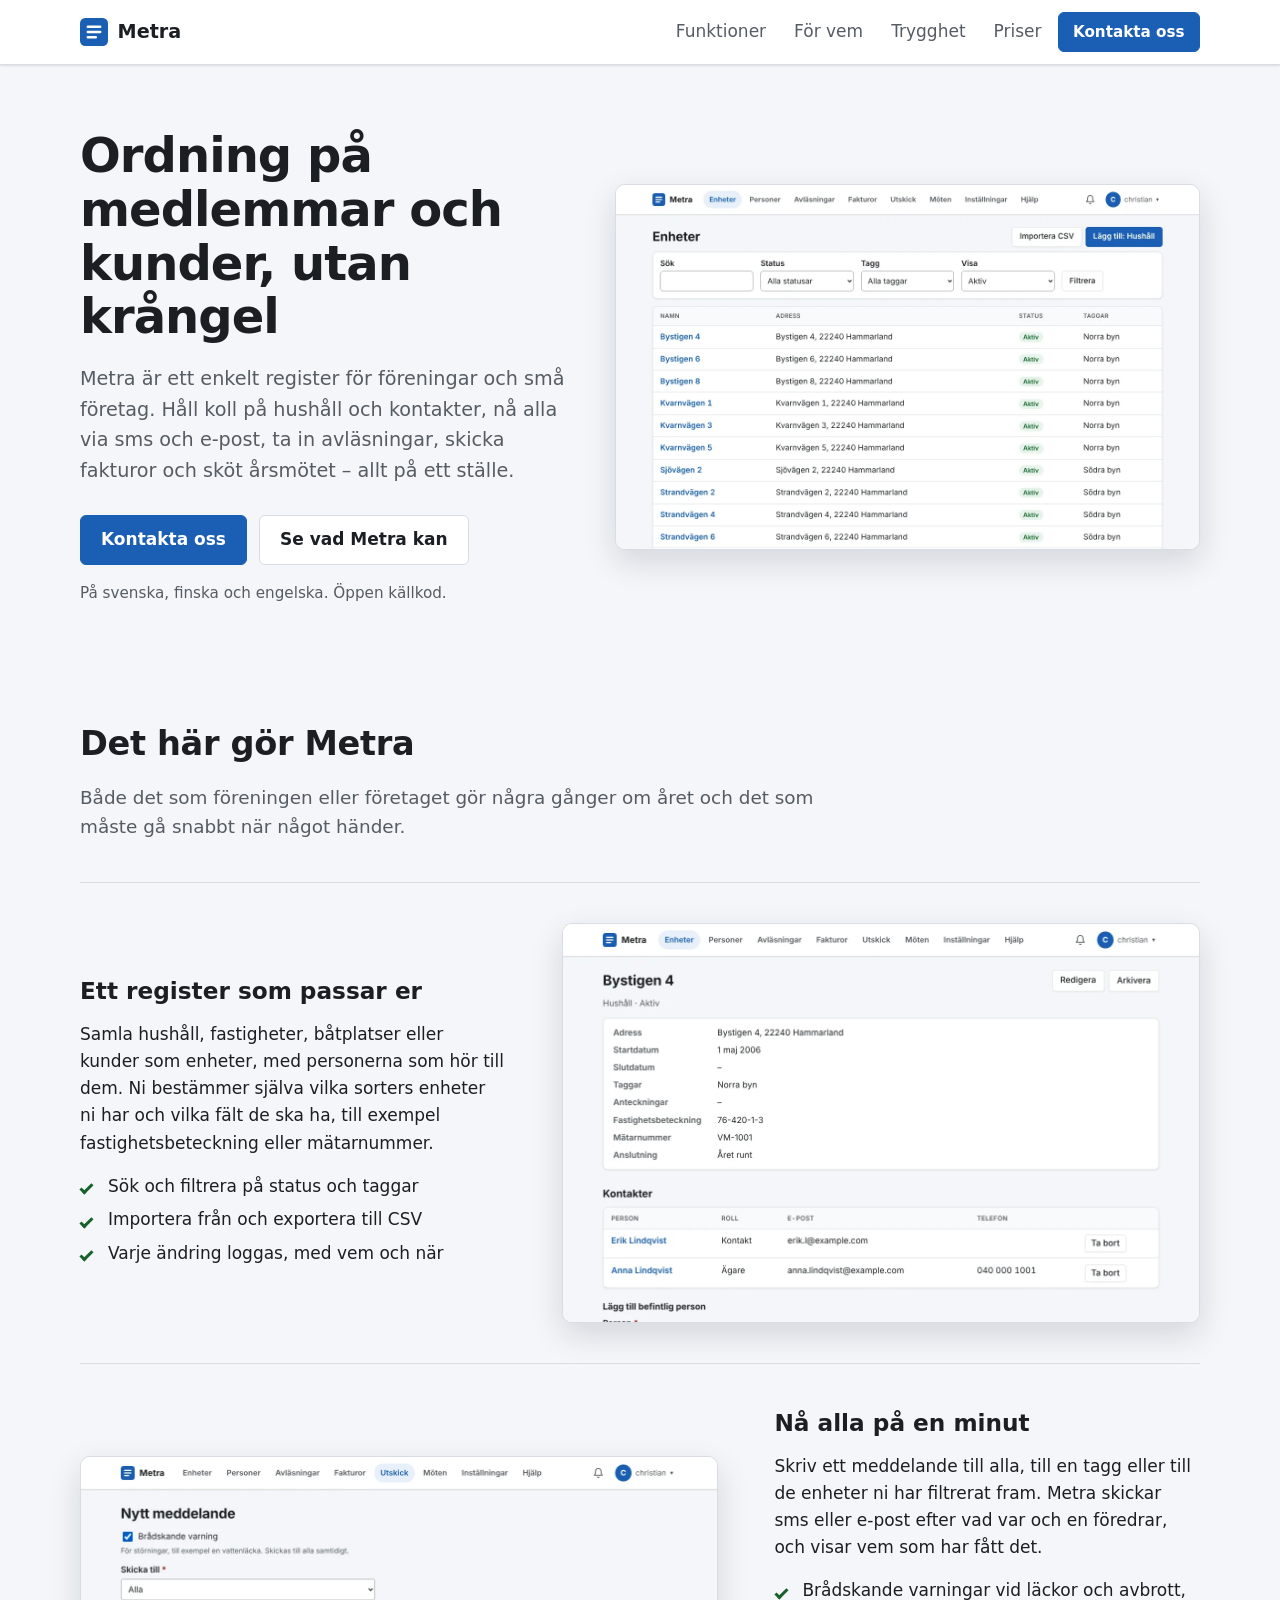
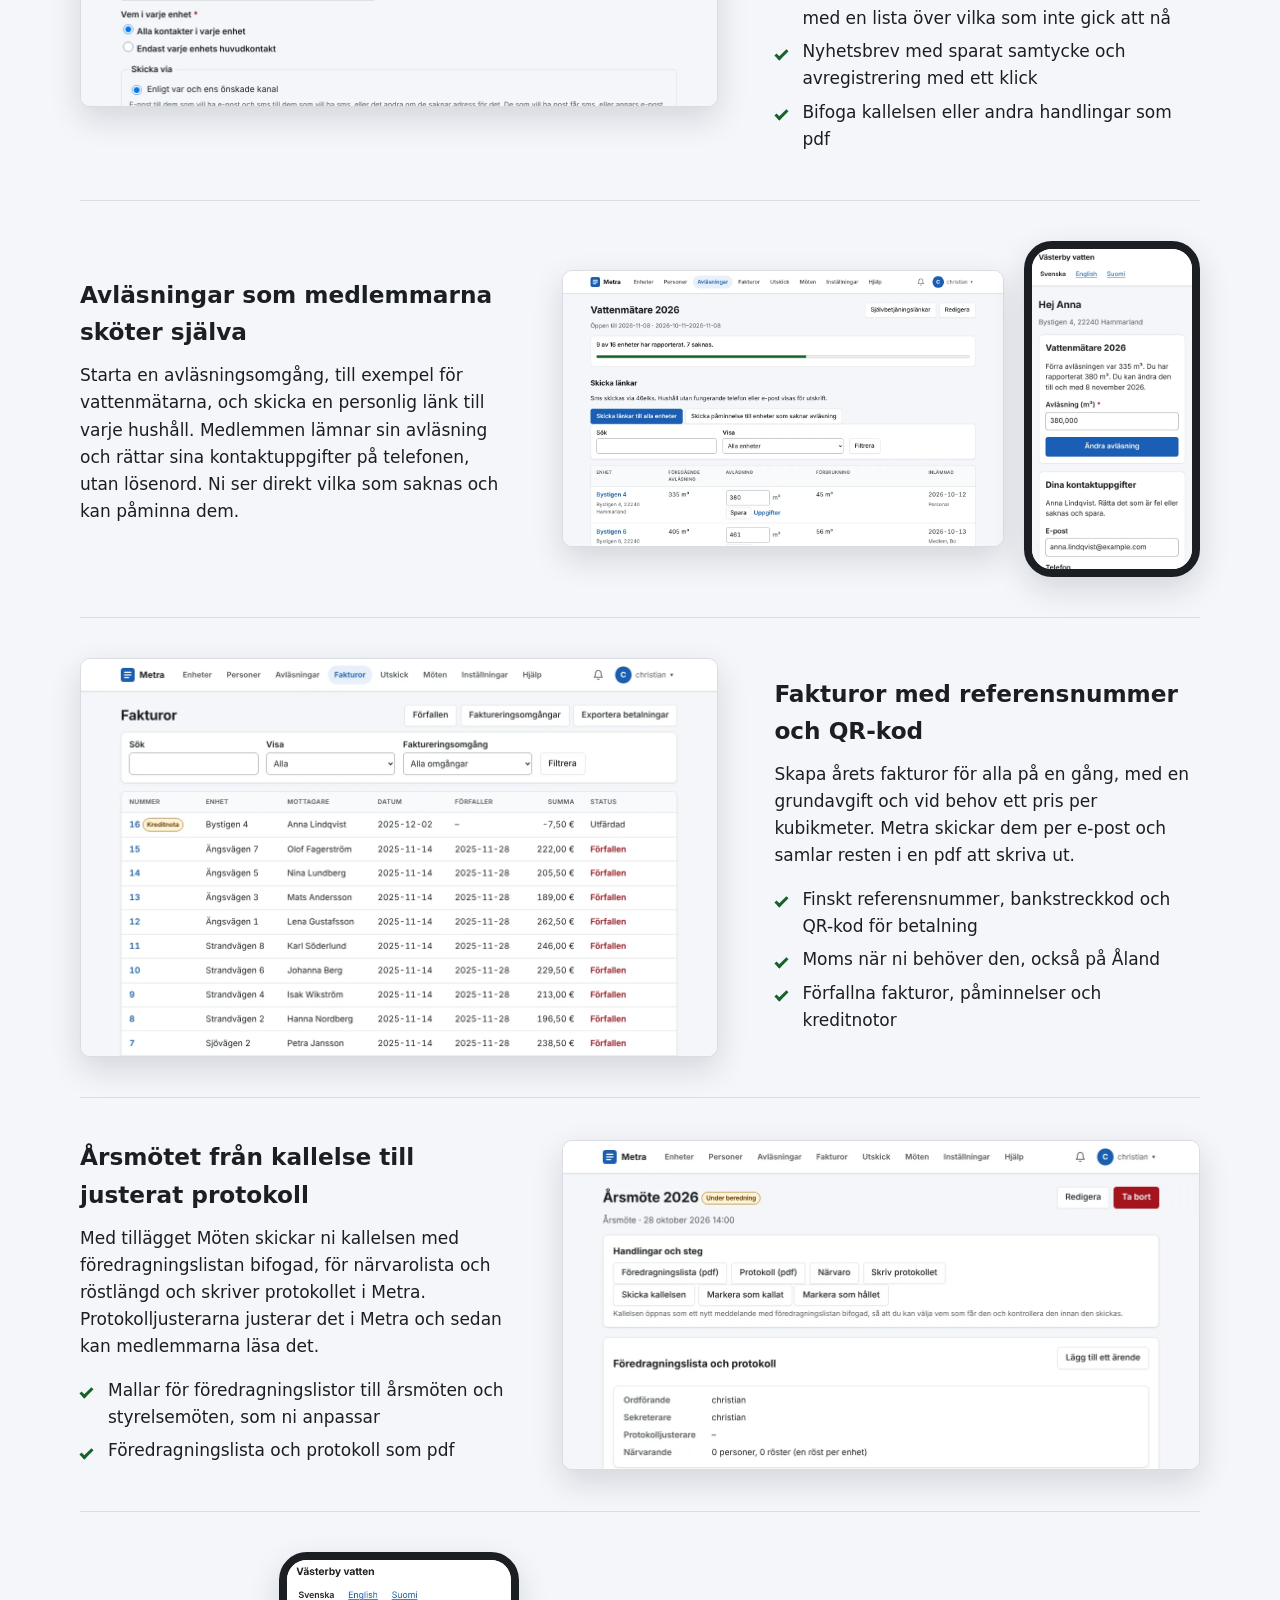
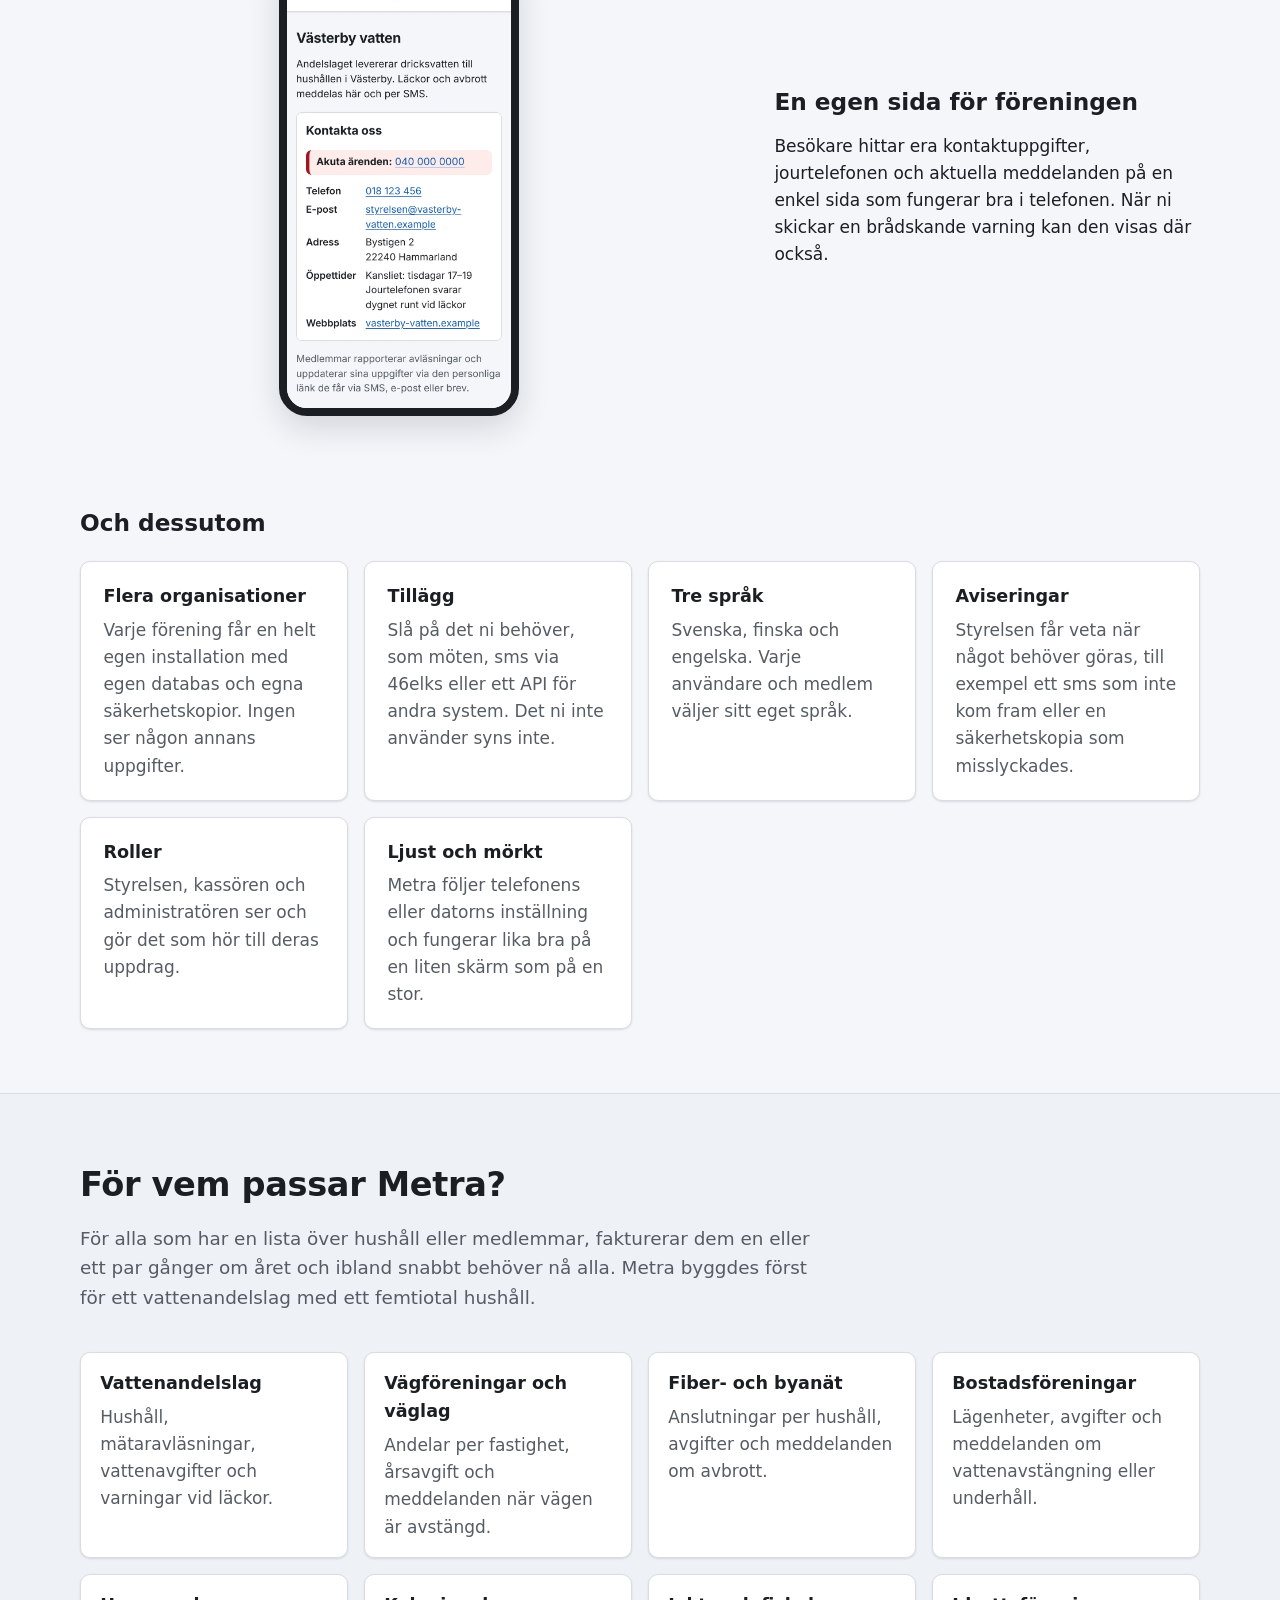
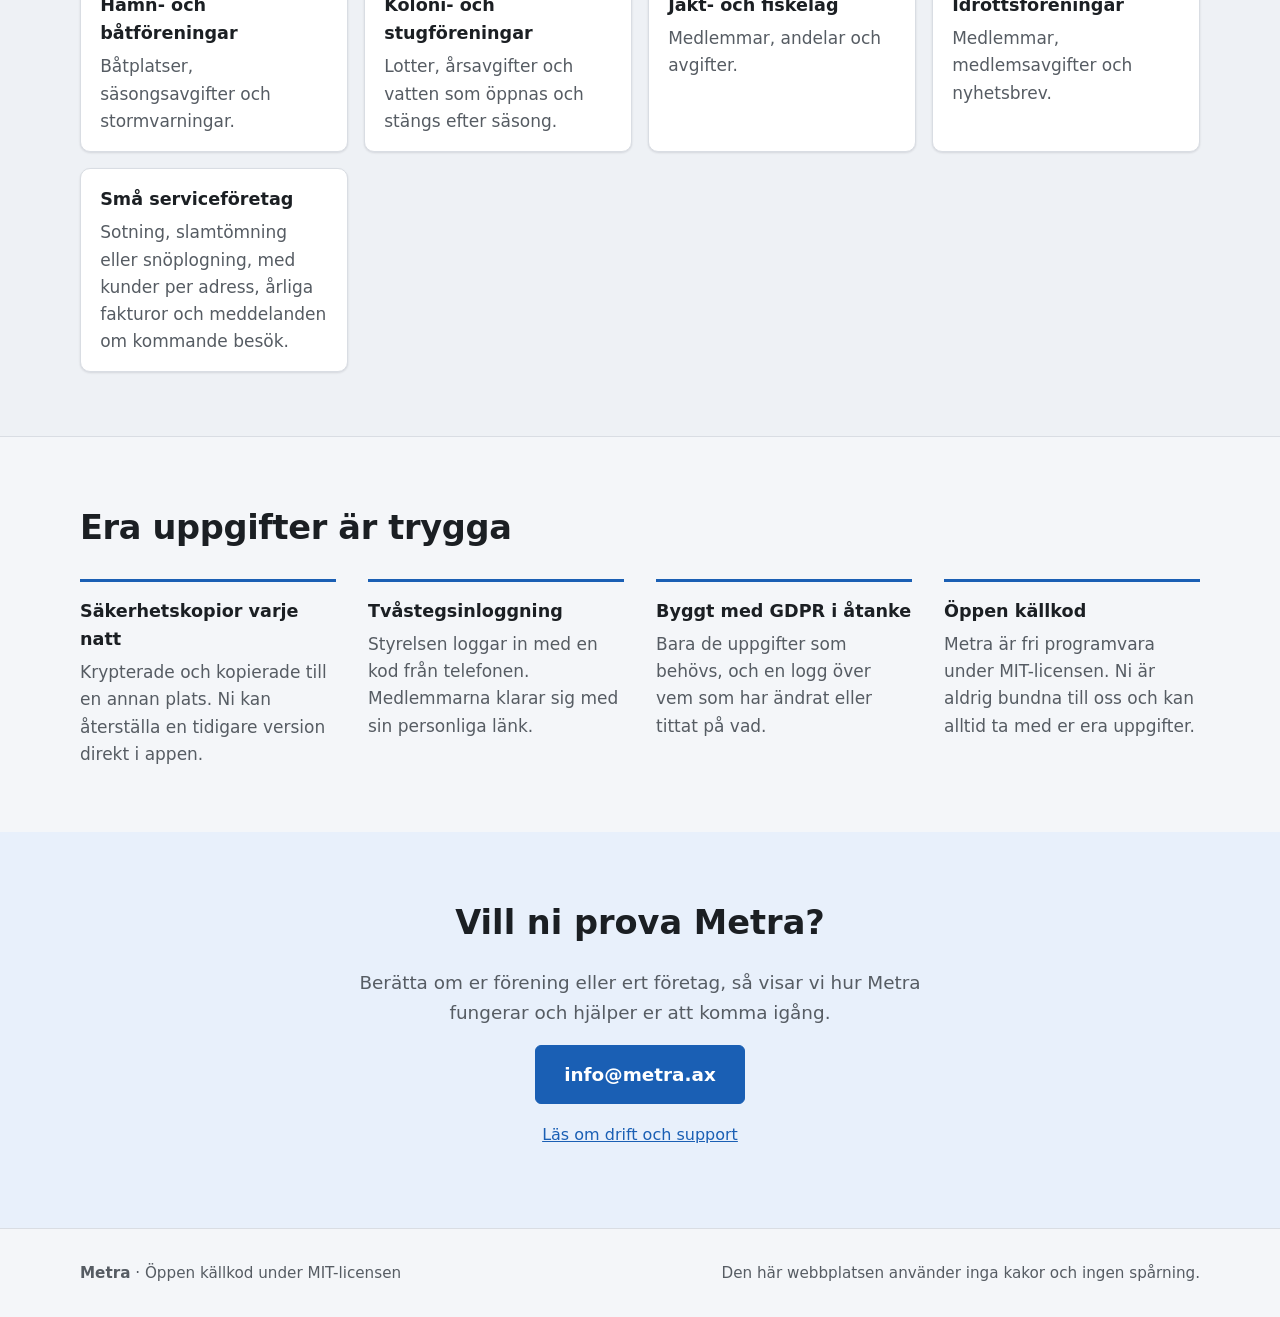
==== commit 42f96314: "Take the 100 € price off the site until the budget is done Co-Authored-By: Claude Opus 5.5 (1M conte" ====
--- a/index.html
+++ b/index.html
@@ -19,7 +19,7 @@
   <a class="skip-link" href="#main">Hoppa till innehållet</a>
   <header class="site-header">
     <div class="wrap site-header__bar">
-      <a class="brand" href="./">
+      <a class="brand" href="index.html">
         <img src="favicon.svg" alt="" width="28" height="28">
         Metra
       </a>
@@ -241,7 +241,7 @@
         <h2>Vill ni prova Metra?</h2>
         <p>Berätta om er förening eller ert företag, så visar vi hur Metra fungerar och hjälper er att komma igång.</p>
         <p><a class="button button--large" href="mailto:info@metra.ax">info@metra.ax</a></p>
-        <p class="cta__more">Drift och support kostar 100 € per år. <a href="priser.html">Se priserna</a></p>
+        <p class="cta__more"><a href="priser.html">Läs om drift och support</a></p>
       </div>
     </section>
   </main>
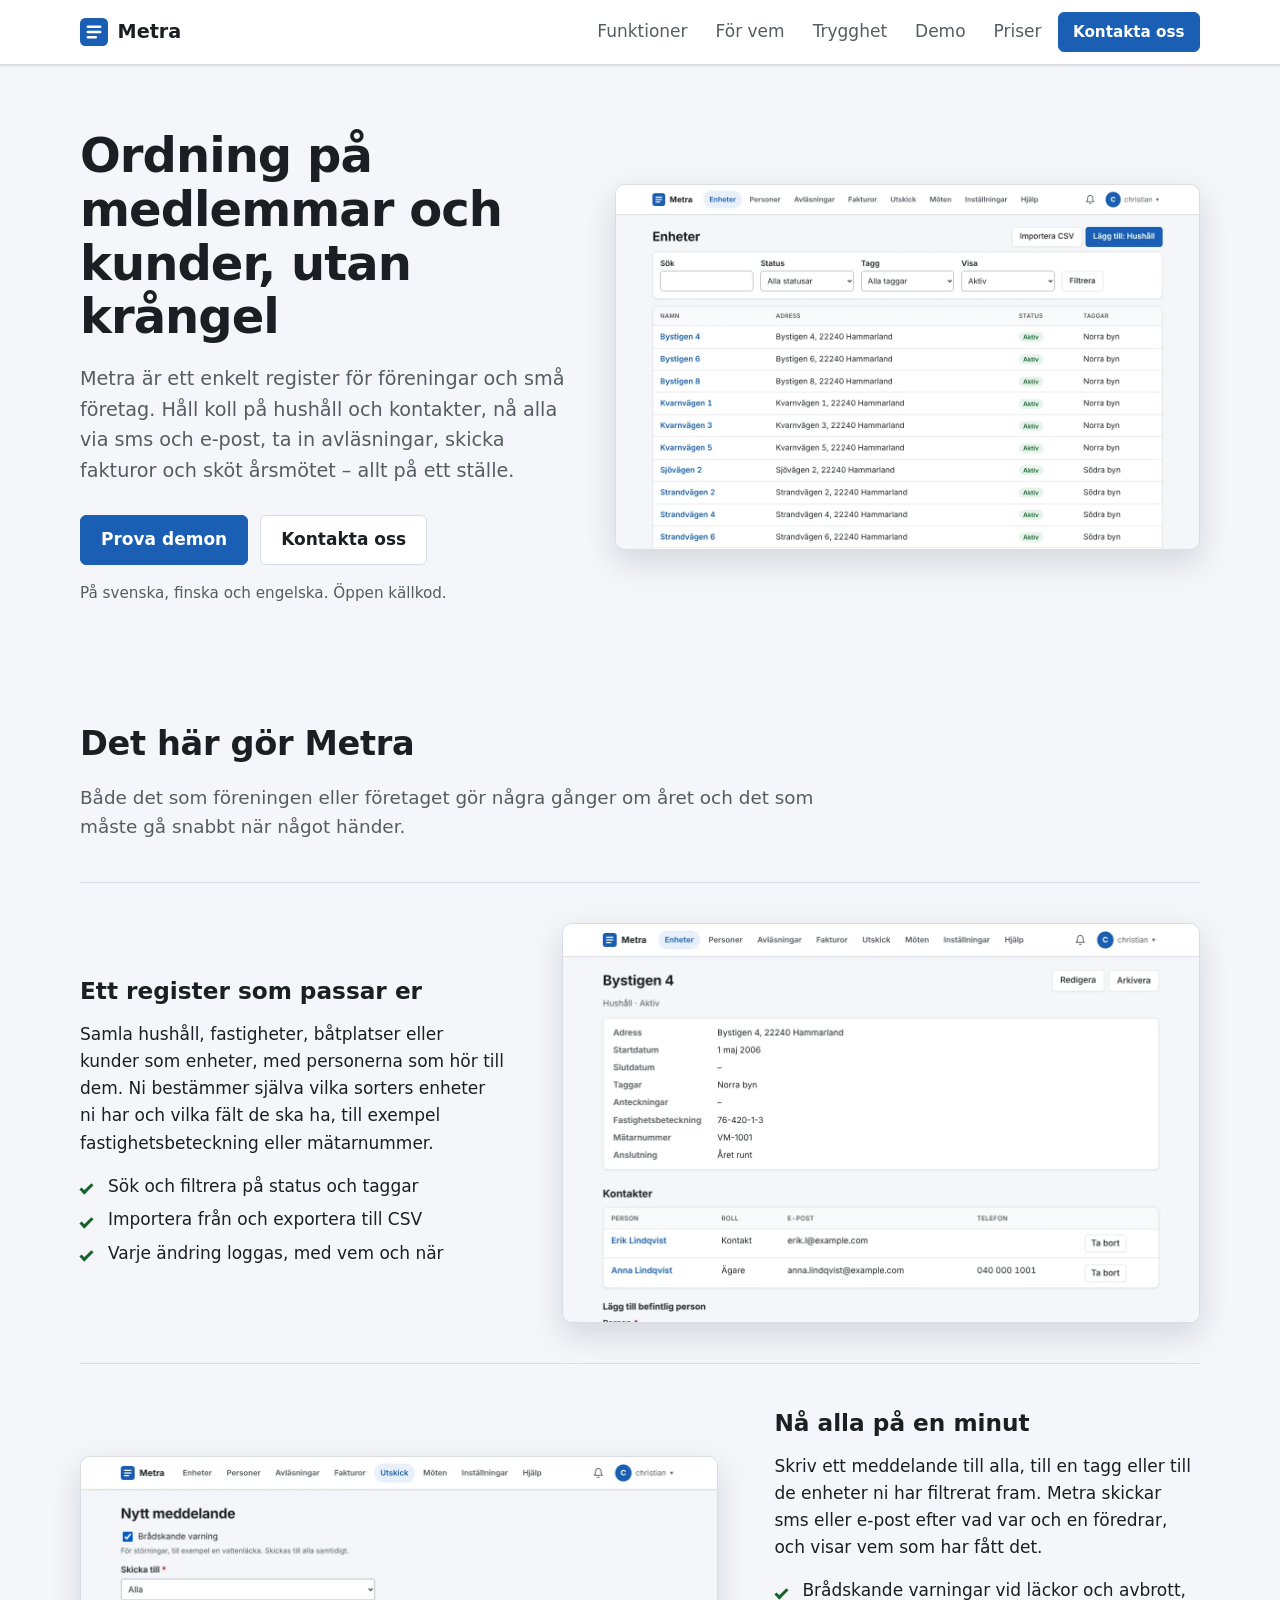
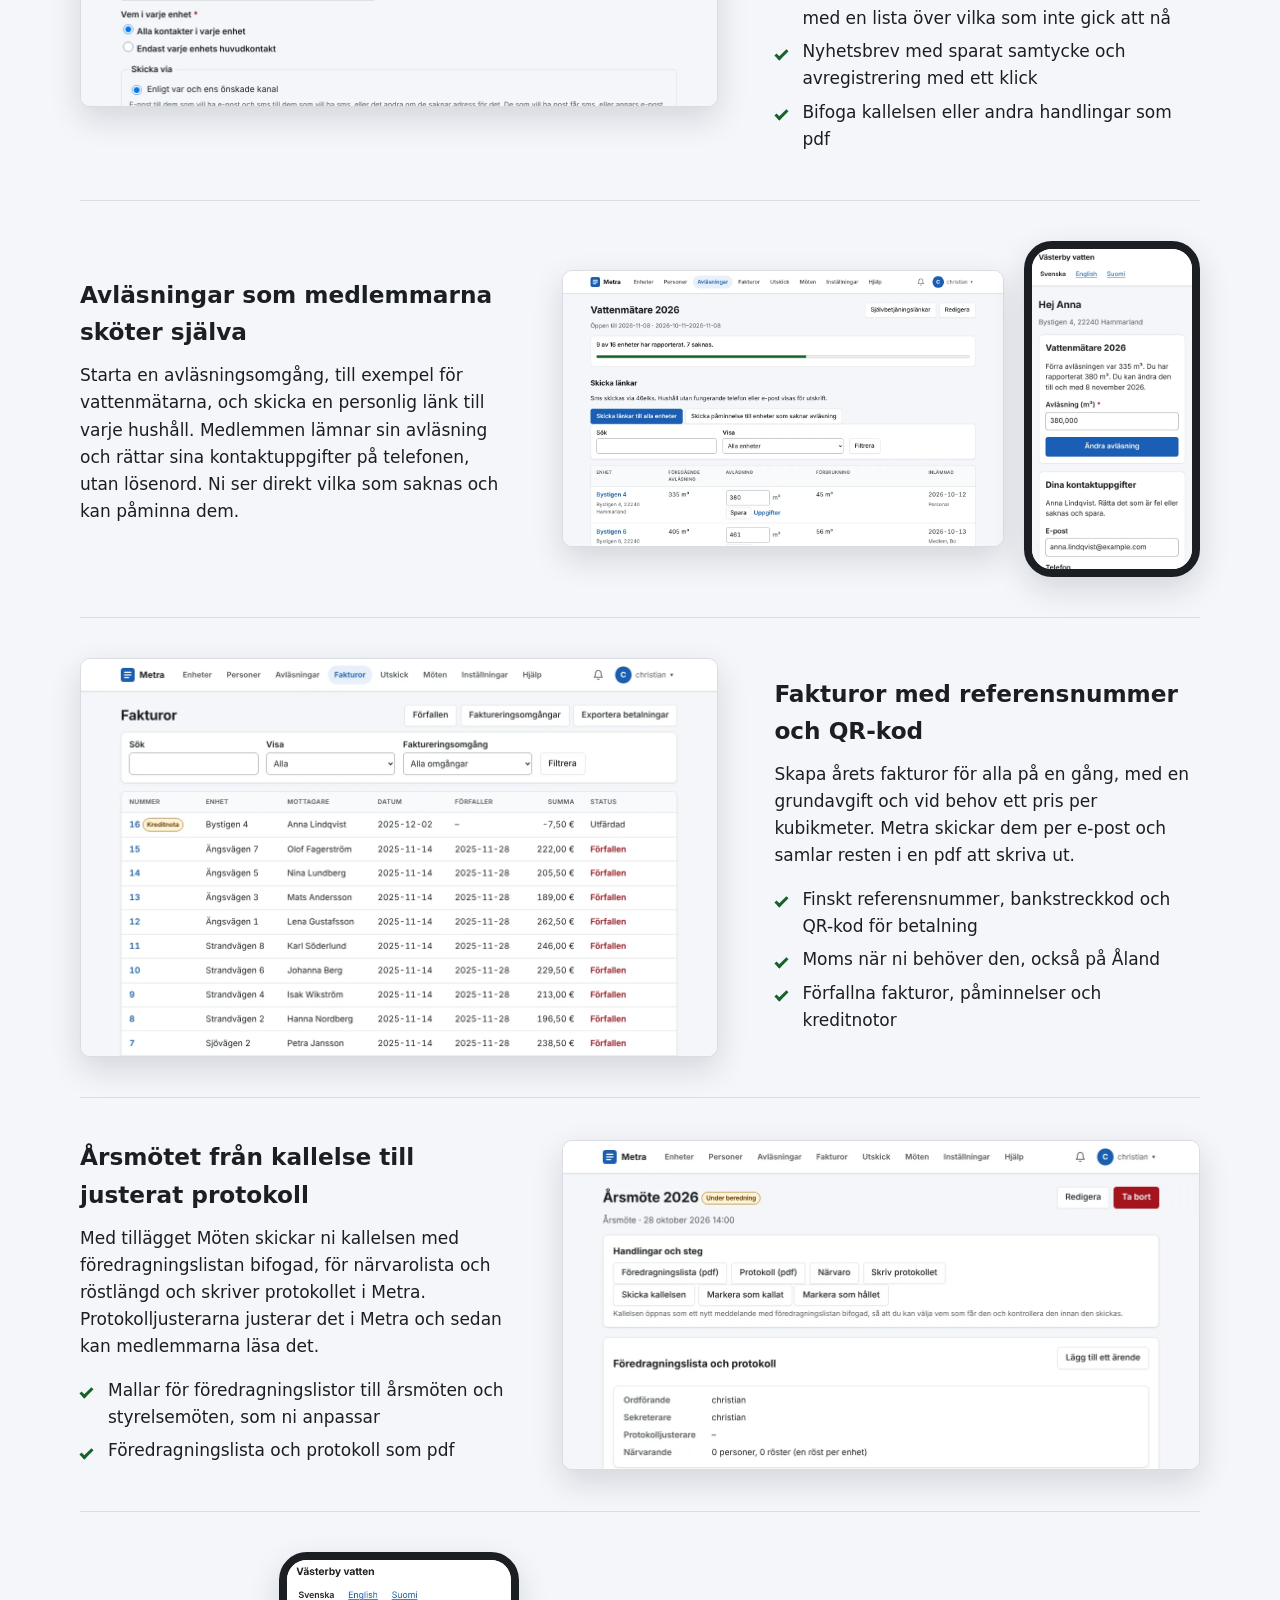
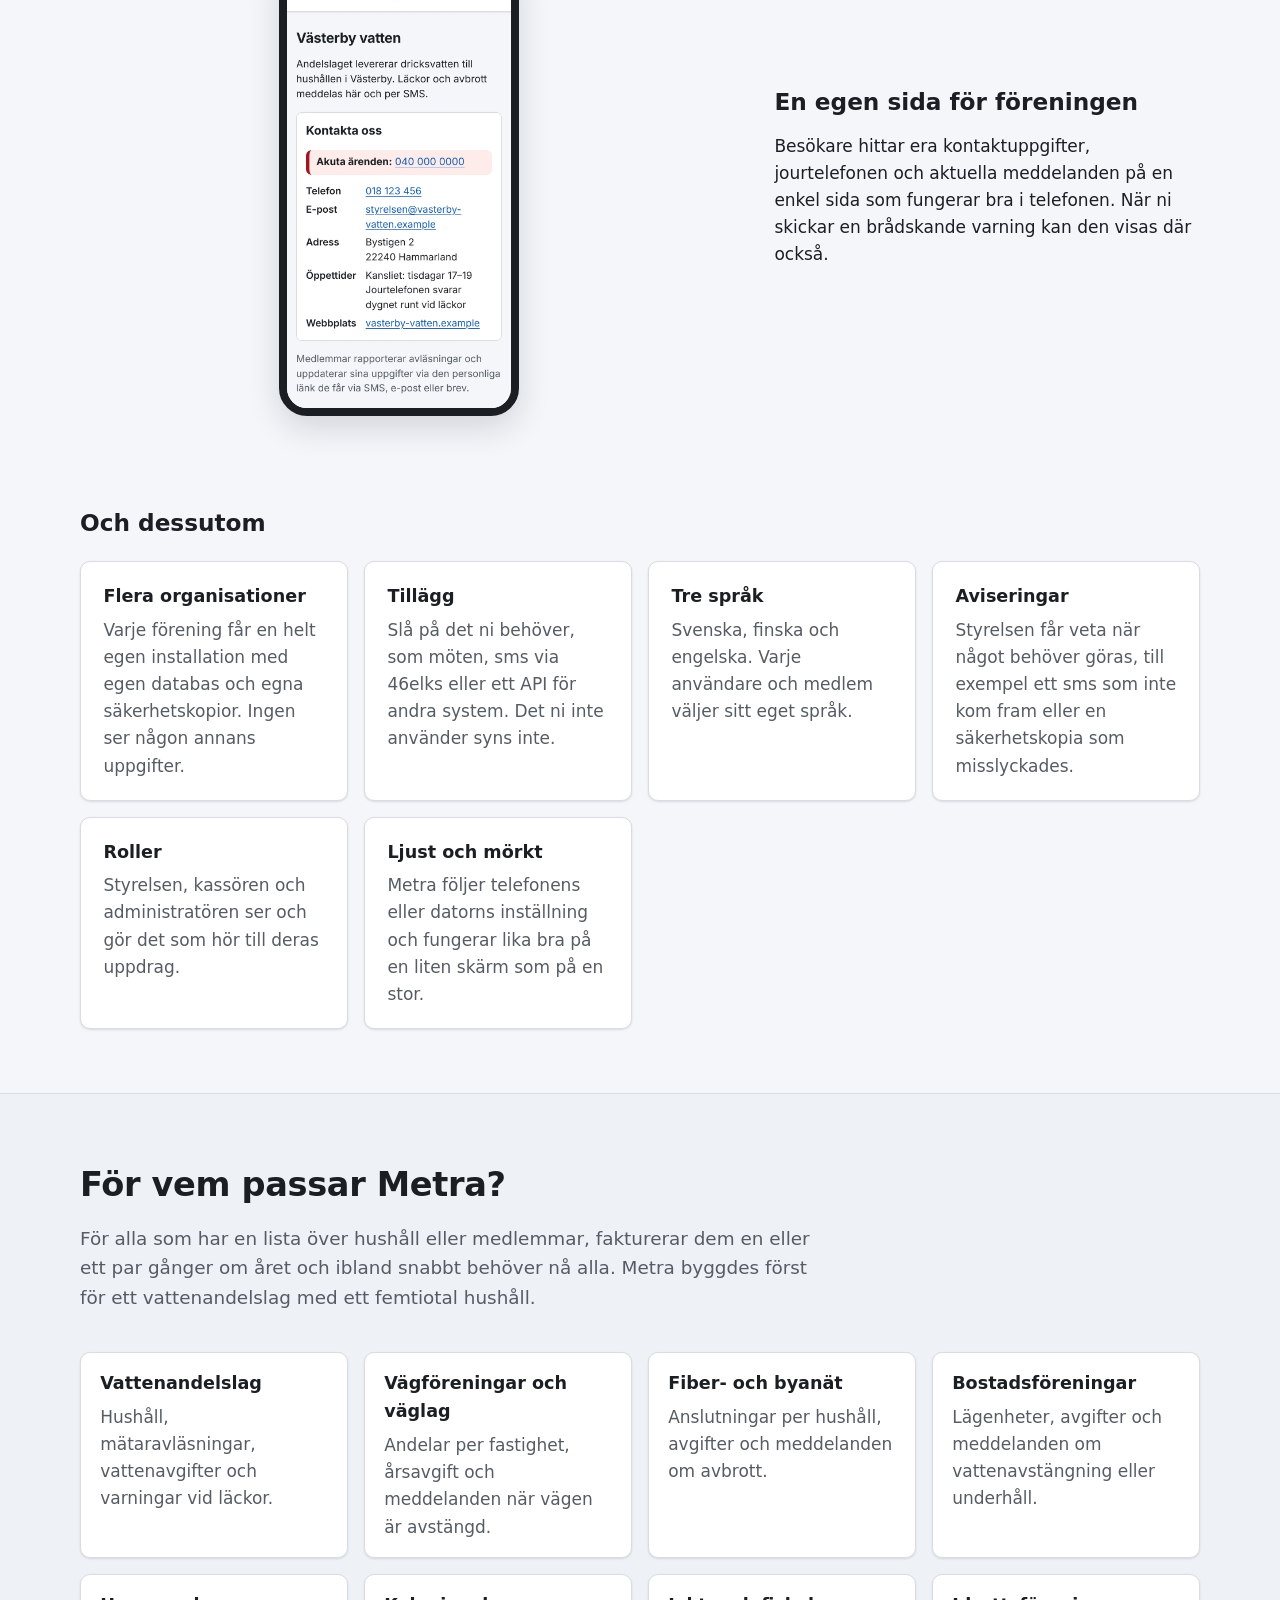
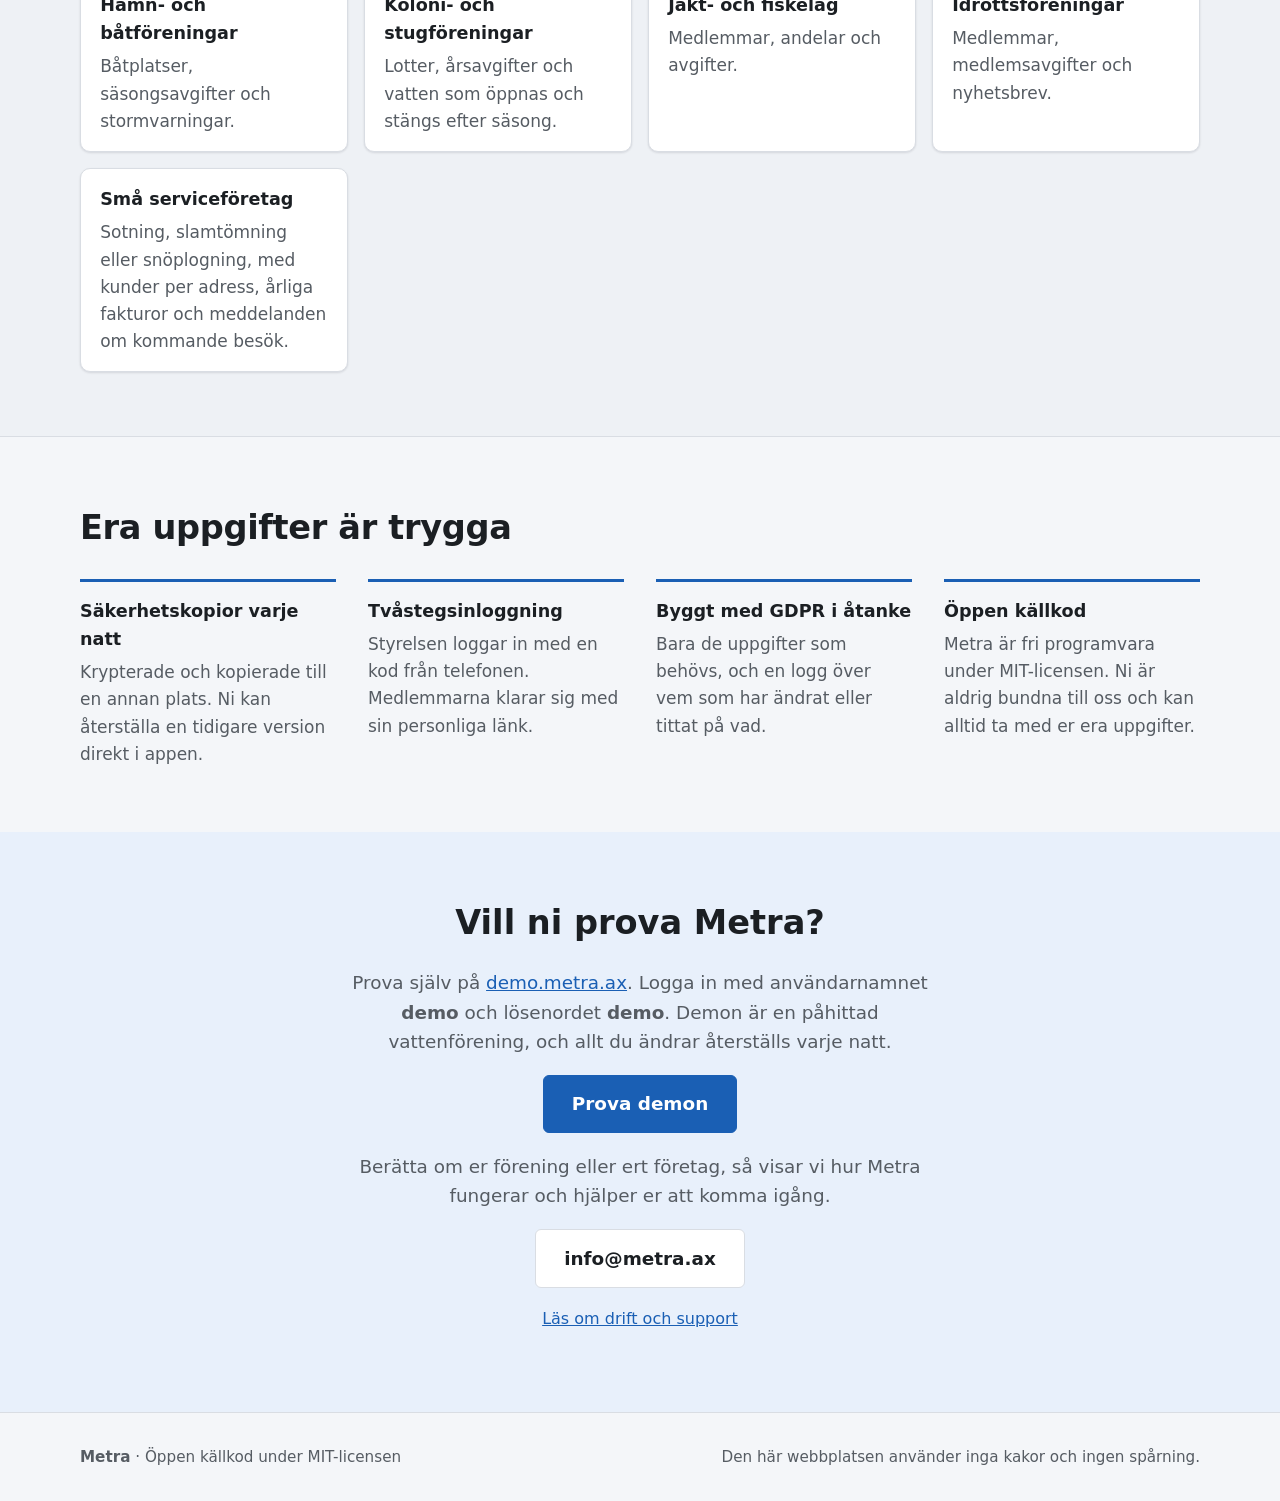
==== commit 7d84043e: "Link to the demo site at demo.metra.ax Co-Authored-By: Claude Opus 5.5 <noreply@anthropic.com> Claud" ====
--- a/index.html
+++ b/index.html
@@ -27,6 +27,7 @@
         <a href="#funktioner">Funktioner</a>
         <a href="#for-vem">För vem</a>
         <a href="#trygghet">Trygghet</a>
+        <a href="https://demo.metra.ax/">Demo</a>
         <a href="priser.html">Priser</a>
         <a class="button button--small" href="#kontakt">Kontakta oss</a>
       </nav>
@@ -40,8 +41,8 @@
           <h1>Ordning på medlemmar och kunder, utan krångel</h1>
           <p class="lead">Metra är ett enkelt register för föreningar och små företag. Håll koll på hushåll och kontakter, nå alla via sms och e-post, ta in avläsningar, skicka fakturor och sköt årsmötet – allt på ett ställe.</p>
           <p class="hero__actions">
-            <a class="button" href="#kontakt">Kontakta oss</a>
-            <a class="button button--secondary" href="#funktioner">Se vad Metra kan</a>
+            <a class="button" href="https://demo.metra.ax/">Prova demon</a>
+            <a class="button button--secondary" href="#kontakt">Kontakta oss</a>
           </p>
           <p class="hero__note">På svenska, finska och engelska. Öppen källkod.</p>
         </div>
@@ -239,8 +240,10 @@
     <section id="kontakt" class="section section--cta">
       <div class="wrap cta">
         <h2>Vill ni prova Metra?</h2>
+        <p>Prova själv på <a href="https://demo.metra.ax/">demo.metra.ax</a>. Logga in med användarnamnet <strong>demo</strong> och lösenordet <strong>demo</strong>. Demon är en påhittad vattenförening, och allt du ändrar återställs varje natt.</p>
+        <p><a class="button button--large" href="https://demo.metra.ax/">Prova demon</a></p>
         <p>Berätta om er förening eller ert företag, så visar vi hur Metra fungerar och hjälper er att komma igång.</p>
-        <p><a class="button button--large" href="mailto:info@metra.ax">info@metra.ax</a></p>
+        <p><a class="button button--large button--secondary" href="mailto:info@metra.ax">info@metra.ax</a></p>
         <p class="cta__more"><a href="priser.html">Läs om drift och support</a></p>
       </div>
     </section>
